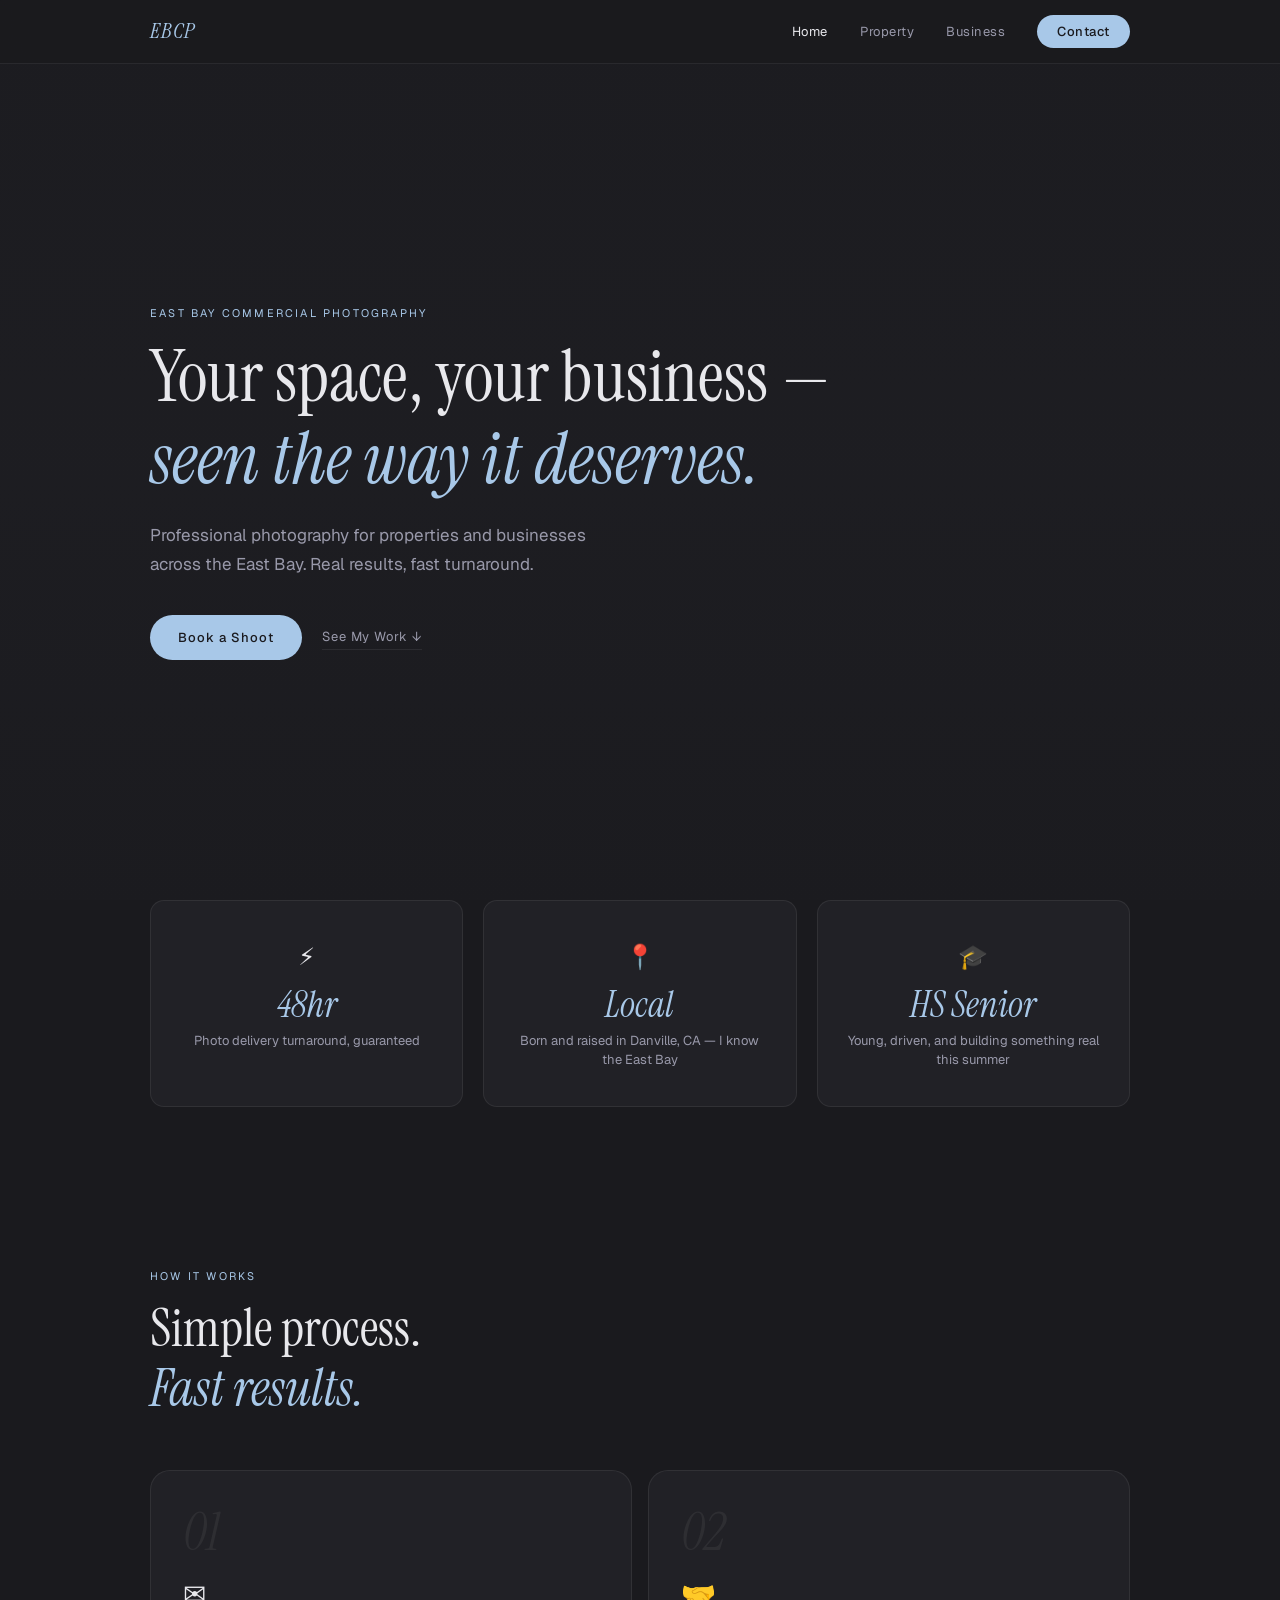
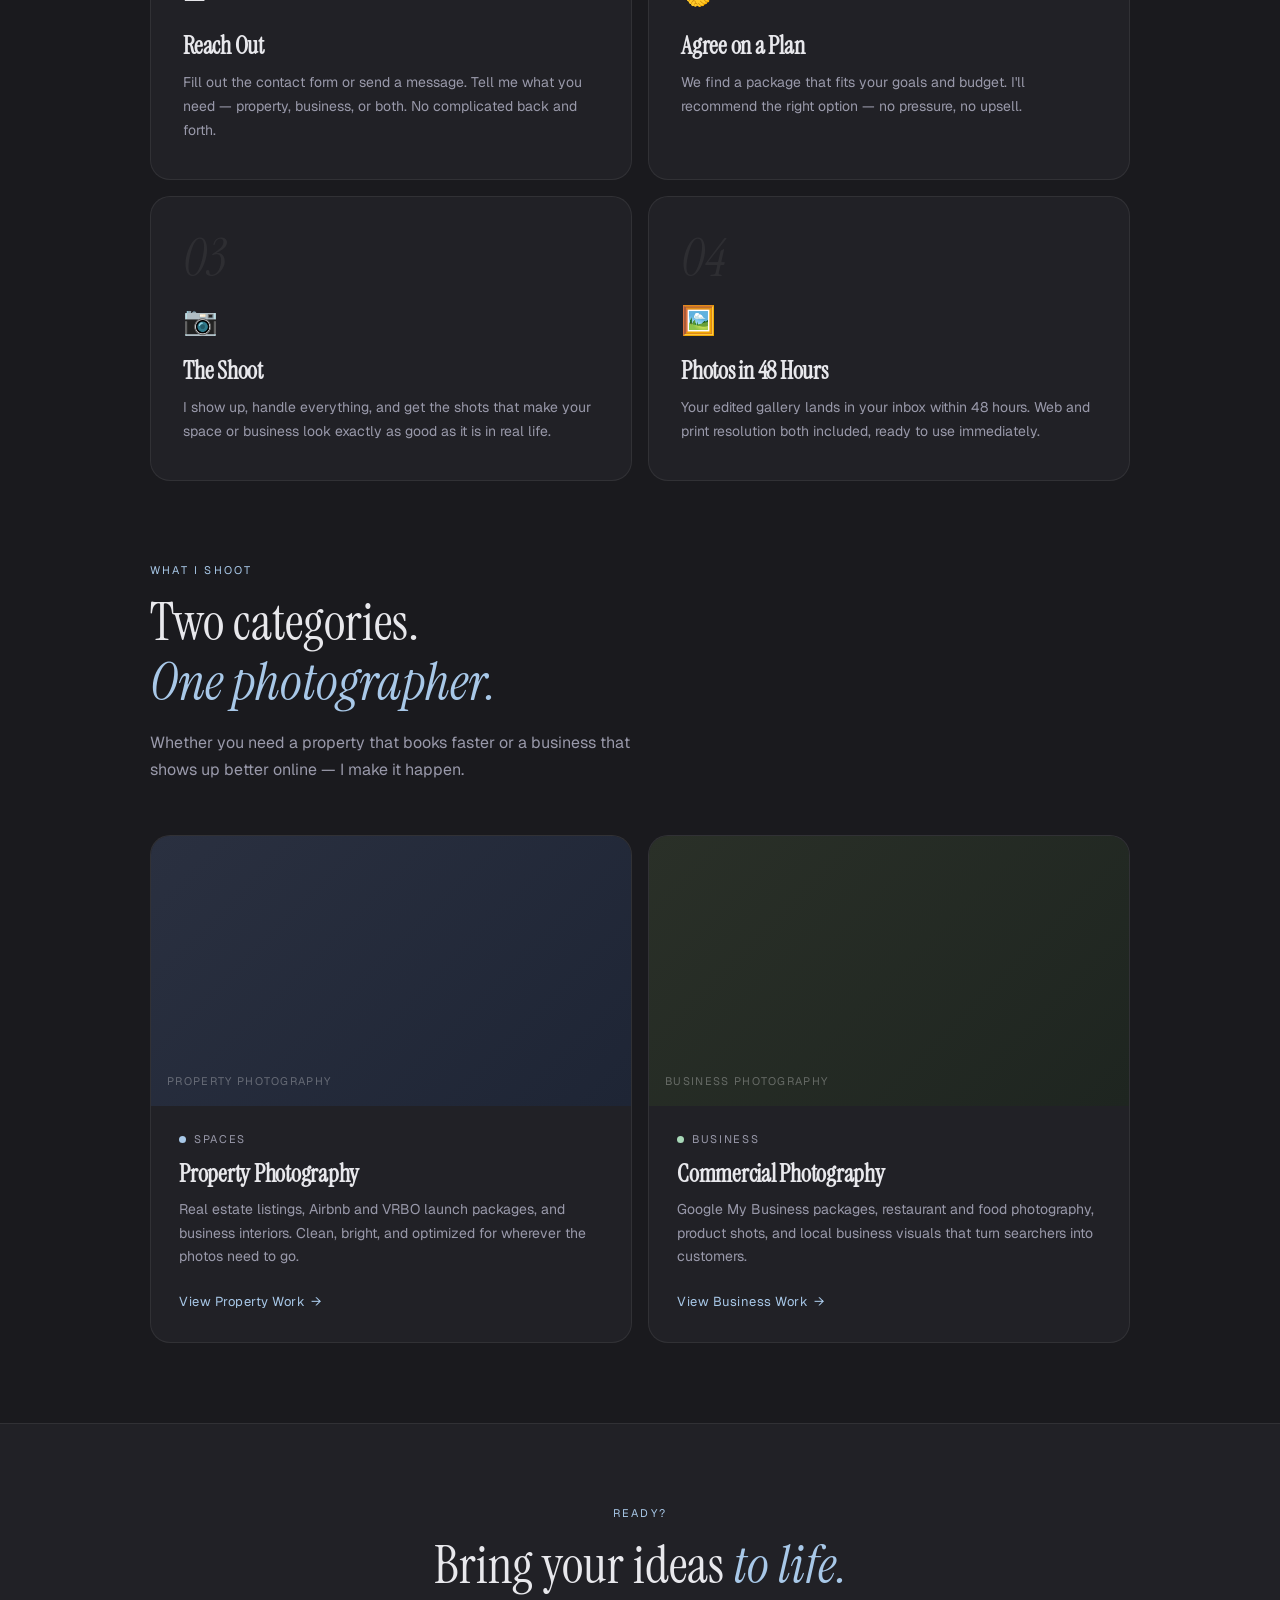
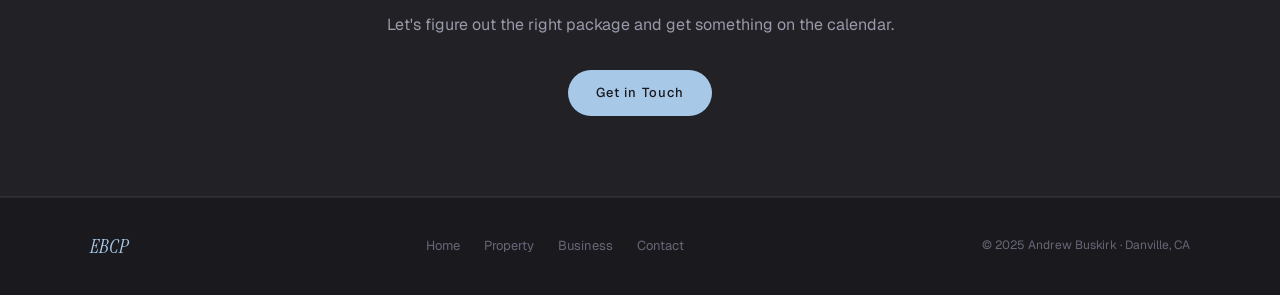
==== index.html @ 83386b6c "Add files via upload" ====
<!DOCTYPE html>
<html lang="en">
<head>
  <meta charset="UTF-8">
  <meta name="viewport" content="width=device-width, initial-scale=1.0">
  <title>EBCP — East Bay Commercial Photography</title>
  <link rel="icon" type="image/png" href="favicon.png">
  <link rel="preconnect" href="https://fonts.googleapis.com">
  <link href="https://fonts.googleapis.com/css2?family=Instrument+Serif:ital@0;1&family=Geist:wght@300;400;500;600&display=swap" rel="stylesheet">
  <link rel="stylesheet" href="style.css">
</head>
<body>

  <nav class="nav" id="nav">
    <div class="nav-inner">
      <a href="index.html" class="nav-logo">
        <img src="logo.png" alt="EBCP" class="nav-logo-img" onerror="this.style.display='none'; this.nextElementSibling.style.display='block'">
        <span class="nav-logo-text" style="display:none;">EBCP</span>
      </a>
      <button class="nav-hamburger" id="hamburger" aria-label="Menu">
        <span></span><span></span><span></span>
      </button>
      <ul class="nav-links" id="nav-links">
        <li><a href="index.html" class="active">Home</a></li>
        <li><a href="property.html">Property</a></li>
        <li><a href="business.html">Business</a></li>
        <li><a href="contact.html" class="nav-cta">Contact</a></li>
      </ul>
    </div>
  </nav>

  <section class="hero">
    <div class="hero-bg">
      <div class="hero-overlay"></div>
    </div>
    <div class="hero-content reveal">
      <p class="eyebrow">East Bay Commercial Photography</p>
      <h1 class="hero-title">Your space, your business —<br><em>seen the way it deserves.</em></h1>
      <p class="hero-sub">Professional photography for properties and businesses across the East Bay. Real results, fast turnaround.</p>
      <div class="hero-btns">
        <a href="contact.html" class="btn-primary">Book a Shoot</a>
        <a href="#work" class="btn-ghost">See My Work ↓</a>
      </div>
    </div>
  </section>

  <section class="stats reveal">
    <div class="stat">
      <div class="stat-icon"><img src="icon-bolt.png" alt="" onerror="this.outerHTML='⚡'" style="width:28px;height:28px;margin:0 auto;"></div>
      <div class="stat-num">48hr</div>
      <div class="stat-label">Photo delivery turnaround, guaranteed</div>
    </div>
    <div class="stat-divider"></div>
    <div class="stat">
      <div class="stat-icon"><img src="icon-pin.png" alt="" onerror="this.outerHTML='📍'" style="width:28px;height:28px;margin:0 auto;"></div>
      <div class="stat-num">Local</div>
      <div class="stat-label">Born and raised in Danville, CA — I know the East Bay</div>
    </div>
    <div class="stat-divider"></div>
    <div class="stat">
      <div class="stat-icon"><img src="icon-grad.png" alt="" onerror="this.outerHTML='🎓'" style="width:28px;height:28px;margin:0 auto;"></div>
      <div class="stat-num">HS Senior</div>
      <div class="stat-label">Young, driven, and building something real this summer</div>
    </div>
  </section>

  <section class="process-section" id="process">
    <div class="section-header reveal">
      <p class="eyebrow">How It Works</p>
      <h2 class="section-title">Simple process.<br><em>Fast results.</em></h2>
    </div>
    <div class="process-grid">
      <a href="contact.html" class="process-card reveal">
        <div class="process-num">01</div>
        <div class="process-icon"><img src="icon-contact.png" alt="Contact" onerror="this.outerHTML='✉️'"></div>
        <h3>Reach Out</h3>
        <p>Fill out the contact form or send a message. Tell me what you need — property, business, or both. No complicated back and forth.</p>
      </a>
      <a href="contact.html" class="process-card reveal">
        <div class="process-num">02</div>
        <div class="process-icon"><img src="icon-plan.png" alt="Plan" onerror="this.outerHTML='🤝'"></div>
        <h3>Agree on a Plan</h3>
        <p>We find a package that fits your goals and budget. I'll recommend the right option — no pressure, no upsell.</p>
      </a>
      <a href="#work" class="process-card reveal">
        <div class="process-num">03</div>
        <div class="process-icon"><img src="icon-camera.png" alt="Camera" onerror="this.outerHTML='📷'"></div>
        <h3>The Shoot</h3>
        <p>I show up, handle everything, and get the shots that make your space or business look exactly as good as it is in real life.</p>
      </a>
      <a href="#work" class="process-card reveal">
        <div class="process-num">04</div>
        <div class="process-icon"><img src="icon-gallery.png" alt="Gallery" onerror="this.outerHTML='🖼️'"></div>
        <h3>Photos in 48 Hours</h3>
        <p>Your edited gallery lands in your inbox within 48 hours. Web and print resolution both included, ready to use immediately.</p>
      </a>
    </div>
  </section>

  <section class="work-section" id="work">
    <div class="section-header reveal">
      <p class="eyebrow">What I Shoot</p>
      <h2 class="section-title">Two categories.<br><em>One photographer.</em></h2>
      <p class="section-sub">Whether you need a property that books faster or a business that shows up better online — I make it happen.</p>
    </div>
    <div class="work-grid">
      <div class="work-card reveal">
        <div class="work-card-img property-placeholder">
          <div class="work-card-img-label">Property Photography</div>
        </div>
        <div class="work-card-body">
          <div class="work-tag"><span class="tag-dot tag-blue"></span>Spaces</div>
          <h3>Property Photography</h3>
          <p>Real estate listings, Airbnb and VRBO launch packages, and business interiors. Clean, bright, and optimized for wherever the photos need to go.</p>
          <a href="property.html" class="work-link">View Property Work <span class="arrow">→</span></a>
        </div>
      </div>
      <div class="work-card reveal">
        <div class="work-card-img business-placeholder">
          <div class="work-card-img-label">Business Photography</div>
        </div>
        <div class="work-card-body">
          <div class="work-tag"><span class="tag-dot tag-green"></span>Business</div>
          <h3>Commercial Photography</h3>
          <p>Google My Business packages, restaurant and food photography, product shots, and local business visuals that turn searchers into customers.</p>
          <a href="business.html" class="work-link">View Business Work <span class="arrow">→</span></a>
        </div>
      </div>
    </div>
  </section>

  <section class="cta-banner reveal">
    <div class="cta-inner">
      <p class="eyebrow">Ready?</p>
      <h2>Bring your ideas <em>to life.</em></h2>
      <p class="cta-sub">Let's figure out the right package and get something on the calendar.</p>
      <a href="contact.html" class="btn-primary">Get in Touch</a>
    </div>
  </section>

  <footer class="footer">
    <div class="footer-inner">
      <div class="footer-logo">EBCP</div>
      <div class="footer-links">
        <a href="index.html">Home</a>
        <a href="property.html">Property</a>
        <a href="business.html">Business</a>
        <a href="contact.html">Contact</a>
      </div>
      <div class="footer-copy">© 2025 Andrew Buskirk · Danville, CA</div>
    </div>
  </footer>

  <script src="main.js"></script>
</body>
</html>
---- style.css ----
/* ============================================================
   EBCP — East Bay Commercial Photography
   Dark grey + pastel accents theme
   ============================================================ */

:root {
  --bg:           #1a1a1e;
  --bg-2:         #212126;
  --bg-3:         #27272d;
  --surface:      #2e2e35;
  --border:       rgba(255,255,255,0.07);
  --text:         #e8e8ec;
  --text-mid:     #9999aa;
  --text-dim:     #666677;
  --blue:         #a8c8e8;
  --blue-dim:     rgba(168,200,232,0.15);
  --green:        #a8d8b8;
  --green-dim:    rgba(168,216,184,0.15);
  --yellow:       #e8d8a0;
  --yellow-dim:   rgba(232,216,160,0.15);
  --radius:       14px;
  --radius-lg:    20px;
  --font-serif:   'Instrument Serif', Georgia, serif;
  --font-sans:    'Geist', system-ui, sans-serif;
  --nav-h:        64px;
  --max-w:        1100px;
  --pad:          clamp(20px, 5vw, 60px);
}

/* ---- RESET ---- */
*, *::before, *::after { box-sizing: border-box; margin: 0; padding: 0; }
html { scroll-behavior: smooth; }
body { background: var(--bg); color: var(--text); font-family: var(--font-sans); font-size: 15px; line-height: 1.65; overflow-x: hidden; }
img { max-width: 100%; display: block; }
a { color: inherit; text-decoration: none; }

/* ---- TYPOGRAPHY ---- */
.eyebrow { font-size: 11px; letter-spacing: 0.2em; text-transform: uppercase; color: var(--blue); margin-bottom: 14px; display: block; }
h1, h2, h3 { font-family: var(--font-serif); font-weight: 400; line-height: 1.15; }
h1 { font-size: clamp(38px, 6vw, 72px); }
h2 { font-size: clamp(30px, 4.5vw, 52px); }
h3 { font-size: clamp(18px, 2.5vw, 24px); }
em { font-style: italic; color: var(--blue); }

/* ---- BUTTONS ---- */
.btn-primary { display: inline-block; background: var(--blue); color: var(--bg); font-family: var(--font-sans); font-size: 13px; font-weight: 500; letter-spacing: 0.08em; padding: 12px 28px; border-radius: 99px; border: none; cursor: pointer; transition: background 0.2s, transform 0.15s; }
.btn-primary:hover { background: var(--text); transform: translateY(-1px); }
.btn-ghost { display: inline-block; color: var(--text-mid); font-size: 13px; letter-spacing: 0.06em; border-bottom: 1px solid var(--border); padding-bottom: 2px; transition: color 0.2s, border-color 0.2s; }
.btn-ghost:hover { color: var(--text); border-color: var(--text-mid); }

/* ---- NAV ---- */
.nav { position: fixed; top: 0; left: 0; right: 0; z-index: 200; height: var(--nav-h); background: rgba(26,26,30,0.85); backdrop-filter: blur(16px); -webkit-backdrop-filter: blur(16px); border-bottom: 1px solid var(--border); }
.nav-inner { max-width: var(--max-w); margin: 0 auto; padding: 0 var(--pad); height: 100%; display: flex; align-items: center; justify-content: space-between; }

/* Logo — shows PNG if available, falls back to text */
.nav-logo { display: flex; align-items: center; flex-shrink: 0; }
.nav-logo-img { height: 32px; width: auto; display: block; }
.nav-logo-text { font-family: var(--font-serif); font-size: 22px; font-style: italic; color: var(--blue); letter-spacing: 0.05em; }

.nav-links { display: flex; align-items: center; gap: 32px; list-style: none; }
.nav-links a { font-size: 13px; color: var(--text-mid); letter-spacing: 0.04em; transition: color 0.2s; }
.nav-links a:hover, .nav-links a.active { color: var(--text); }
.nav-cta { background: var(--blue) !important; color: var(--bg) !important; font-weight: 500 !important; padding: 8px 20px !important; border-radius: 99px !important; transition: background 0.2s !important; }
.nav-cta:hover { background: var(--text) !important; }

.nav-hamburger { display: none; flex-direction: column; gap: 5px; background: none; border: none; cursor: pointer; padding: 4px; z-index: 300; }
.nav-hamburger span { display: block; width: 24px; height: 2px; background: var(--text); border-radius: 2px; transition: transform 0.3s, opacity 0.3s; }
.nav-hamburger.open span:nth-child(1) { transform: translateY(7px) rotate(45deg); }
.nav-hamburger.open span:nth-child(2) { opacity: 0; }
.nav-hamburger.open span:nth-child(3) { transform: translateY(-7px) rotate(-45deg); }

@media (max-width: 768px) {
  .nav-hamburger { display: flex; }
  .nav-links { position: fixed; top: var(--nav-h); left: 0; right: 0; background: var(--bg-2); border-bottom: 1px solid var(--border); flex-direction: column; align-items: flex-start; gap: 0; padding: 12px 0 20px; transform: translateY(-120%); opacity: 0; transition: transform 0.35s cubic-bezier(0.4,0,0.2,1), opacity 0.25s; pointer-events: none; }
  .nav-links.open { transform: translateY(0); opacity: 1; pointer-events: all; }
  .nav-links li { width: 100%; }
  .nav-links a { display: block; padding: 14px var(--pad); font-size: 15px; border-bottom: 1px solid var(--border); color: var(--text) !important; }
  .nav-cta { margin: 16px var(--pad) 0 !important; display: inline-block !important; border-radius: 99px !important; border-bottom: none !important; }
}

/* ---- HERO ---- */
.hero { position: relative; min-height: 100vh; display: flex; align-items: center; padding-top: var(--nav-h); overflow: hidden; }
/*
  TO ADD YOUR GIF:
  Drop a file named hero.gif into the same folder as index.html.
  It will automatically appear as the hero background.
*/
.hero-bg { position: absolute; inset: 0; background-color: var(--bg-2); background-image: url('hero.gif'); background-size: cover; background-position: center; background-repeat: no-repeat; }
.hero-overlay { position: absolute; inset: 0; background: linear-gradient(to bottom, rgba(26,26,30,0.72) 0%, rgba(26,26,30,0.55) 50%, rgba(26,26,30,0.85) 100%); }
.hero-content { position: relative; z-index: 2; max-width: var(--max-w); margin: 0 auto; padding: 80px var(--pad); width: 100%; }
.hero-title { margin-bottom: 20px; max-width: 780px; }
.hero-sub { font-size: 17px; color: var(--text-mid); max-width: 480px; margin-bottom: 36px; line-height: 1.7; }
.hero-btns { display: flex; gap: 20px; align-items: center; flex-wrap: wrap; }

/* ---- STATS ---- */
.stats { position: relative; z-index: 3; display: grid; grid-template-columns: 1fr auto 1fr auto 1fr; max-width: var(--max-w); margin: 0 auto; padding: 0 var(--pad) 80px; }
.stat { padding: 36px 28px; background: var(--bg-2); border: 1px solid var(--border); border-radius: var(--radius); text-align: center; }
.stat-icon { font-size: 24px; margin-bottom: 10px; }
.stat-num { font-family: var(--font-serif); font-size: 36px; font-style: italic; color: var(--blue); line-height: 1; margin-bottom: 8px; }
.stat-label { font-size: 13px; color: var(--text-mid); line-height: 1.5; }
.stat-divider { width: 20px; }
@media (max-width: 700px) { .stats { grid-template-columns: 1fr; gap: 8px; padding-bottom: 60px; } .stat-divider { display: none; } }

/* ---- SECTION COMMON ---- */
.section-header { margin-bottom: 52px; }
.section-title { margin-bottom: 16px; }
.section-sub { font-size: 16px; color: var(--text-mid); max-width: 500px; line-height: 1.7; }

/* ---- PROCESS ---- */
.process-section { max-width: var(--max-w); margin: 0 auto; padding: 80px var(--pad); }
.process-grid { display: grid; grid-template-columns: 1fr 1fr; gap: 16px; }
.process-card { background: var(--bg-2); border: 1px solid var(--border); border-radius: var(--radius-lg); padding: 36px 32px; position: relative; transition: border-color 0.2s, transform 0.2s; cursor: pointer; display: block; text-decoration: none; color: inherit; }
.process-card:hover { border-color: rgba(168,200,232,0.3); transform: translateY(-2px); }
.process-num { font-family: var(--font-serif); font-size: 52px; font-style: italic; line-height: 1; margin-bottom: 12px; color: rgba(255,255,255,0.06); }
.process-icon { font-size: 28px; margin-bottom: 14px; }
.process-icon img { width: 32px; height: 32px; object-fit: contain; }
/* Heavier weight only inside cards */
.process-card h3 { margin-bottom: 12px; color: var(--text); font-weight: 600; letter-spacing: -0.01em; }
.process-card p { font-size: 14px; color: var(--text-mid); line-height: 1.7; }
@media (max-width: 600px) { .process-grid { grid-template-columns: 1fr; } }

/* ---- WORK SECTION ---- */
.work-section { max-width: var(--max-w); margin: 0 auto; padding: 0 var(--pad) 80px; }
.work-grid { display: grid; grid-template-columns: 1fr 1fr; gap: 16px; }
.work-card { background: var(--bg-2); border: 1px solid var(--border); border-radius: var(--radius-lg); overflow: hidden; transition: border-color 0.2s, transform 0.2s; }
.work-card:hover { border-color: rgba(168,200,232,0.25); transform: translateY(-2px); }
.work-card-img { width: 100%; aspect-ratio: 16/9; display: flex; align-items: flex-end; padding: 16px; }
.property-placeholder { background: linear-gradient(135deg, #2a3040 0%, #1e2535 100%); }
.business-placeholder { background: linear-gradient(135deg, #2a3028 0%, #1e2520 100%); }
.work-card-img-label { font-size: 11px; letter-spacing: 0.12em; text-transform: uppercase; color: rgba(255,255,255,0.3); }
.work-card-body { padding: 24px 28px 28px; }
.work-tag { display: flex; align-items: center; gap: 8px; font-size: 11px; letter-spacing: 0.15em; text-transform: uppercase; color: var(--text-mid); margin-bottom: 12px; }
.tag-dot { width: 7px; height: 7px; border-radius: 50%; flex-shrink: 0; }
.tag-blue { background: var(--blue); }
.tag-green { background: var(--green); }
/* Heavier weight inside work cards too */
.work-card-body h3 { margin-bottom: 10px; font-weight: 600; letter-spacing: -0.01em; }
.work-card-body p { font-size: 14px; color: var(--text-mid); line-height: 1.7; margin-bottom: 20px; }
.work-link { font-size: 13px; color: var(--blue); letter-spacing: 0.04em; display: inline-flex; align-items: center; gap: 6px; transition: gap 0.2s; }
.work-link:hover { gap: 10px; }
.arrow { transition: transform 0.2s; }
.work-link:hover .arrow { transform: translateX(3px); }
@media (max-width: 640px) { .work-grid { grid-template-columns: 1fr; } }

/* ---- CTA BANNER ---- */
.cta-banner { background: var(--bg-2); border-top: 1px solid var(--border); border-bottom: 1px solid var(--border); padding: 80px var(--pad); text-align: center; }
.cta-inner { max-width: 560px; margin: 0 auto; }
.cta-inner h2 { margin-bottom: 16px; }
.cta-sub { color: var(--text-mid); margin-bottom: 32px; font-size: 16px; }

/* ---- PAGE HERO (inner pages) ---- */
.page-hero { padding: calc(var(--nav-h) + 60px) var(--pad) 60px; max-width: var(--max-w); margin: 0 auto; border-bottom: 1px solid var(--border); }
.page-hero-inner { max-width: 680px; }
.page-hero-title { margin-bottom: 20px; }
.page-hero-sub { font-size: 16px; color: var(--text-mid); line-height: 1.75; margin-bottom: 28px; max-width: 520px; }

/* ---- COVERAGE GRID ---- */
.coverage-section { max-width: var(--max-w); margin: 0 auto; padding: 72px var(--pad); }
.coverage-grid { display: grid; grid-template-columns: 1fr 1fr; gap: 16px; }
.coverage-item { background: var(--bg-2); border: 1px solid var(--border); border-radius: var(--radius); padding: 32px 28px; transition: border-color 0.2s; }
.coverage-item:hover { border-color: rgba(168,200,232,0.25); }
.coverage-icon { font-size: 28px; margin-bottom: 14px; }
.coverage-item h3 { margin-bottom: 10px; font-weight: 600; letter-spacing: -0.01em; }
.coverage-item p { font-size: 14px; color: var(--text-mid); line-height: 1.7; }
@media (max-width: 600px) { .coverage-grid { grid-template-columns: 1fr; } }

/* ---- GALLERY ---- */
.gallery-section { padding: 0 0 72px; }
.gallery-section .section-header { max-width: var(--max-w); margin: 0 auto 32px; padding: 0 var(--pad); }
.gallery-scroll { display: flex; gap: 12px; overflow-x: auto; padding: 0 var(--pad) 16px; scroll-snap-type: x mandatory; -webkit-overflow-scrolling: touch; scrollbar-width: thin; scrollbar-color: var(--surface) transparent; }
.gallery-scroll::-webkit-scrollbar { height: 4px; }
.gallery-scroll::-webkit-scrollbar-track { background: transparent; }
.gallery-scroll::-webkit-scrollbar-thumb { background: var(--surface); border-radius: 2px; }
.gallery-item { flex-shrink: 0; width: clamp(260px, 40vw, 480px); aspect-ratio: 4/3; border-radius: var(--radius); scroll-snap-align: start; overflow: hidden; }
/*
  TO ADD PHOTOS:
  Replace the photo-placeholder div inside each .gallery-item with:
  <img src="your-photo.jpg" alt="description" style="width:100%;height:100%;object-fit:cover;">
*/
.photo-placeholder { background: var(--bg-3); border: 1px solid var(--border); display: flex; align-items: center; justify-content: center; }
.photo-placeholder-label { font-size: 11px; letter-spacing: 0.15em; text-transform: uppercase; color: var(--text-dim); }
.gallery-hint { text-align: center; font-size: 12px; color: var(--text-dim); letter-spacing: 0.05em; margin-top: 4px; }

/* ---- PRICING ---- */
.pricing-section { max-width: var(--max-w); margin: 0 auto; padding: 72px var(--pad); border-top: 1px solid var(--border); }
.pricing-grid { display: grid; grid-template-columns: 1fr 1fr; gap: 16px; margin-bottom: 40px; }
.pricing-card { background: var(--bg-2); border: 1px solid var(--border); border-radius: var(--radius-lg); padding: 36px 32px; display: flex; flex-direction: column; gap: 6px; }
.pricing-card.featured { background: var(--blue-dim); border-color: rgba(168,200,232,0.3); }
.pricing-tag { font-size: 10px; letter-spacing: 0.18em; text-transform: uppercase; color: var(--blue); margin-bottom: 6px; }
.pricing-name { font-size: 22px; font-family: var(--font-serif); font-weight: 400; margin-bottom: 4px; }
.pricing-from { font-size: 11px; color: var(--text-dim); text-transform: uppercase; letter-spacing: 0.1em; }
.pricing-price { font-family: var(--font-serif); font-size: 48px; font-style: italic; color: var(--text); line-height: 1; margin: 4px 0; }
.pricing-duration { font-size: 12px; color: var(--text-dim); margin-bottom: 16px; }
.pricing-list { list-style: none; display: flex; flex-direction: column; gap: 8px; margin-bottom: 24px; flex: 1; }
.pricing-list li { font-size: 13.5px; color: var(--text-mid); display: flex; gap: 10px; align-items: baseline; }
.check { color: var(--green); font-size: 13px; flex-shrink: 0; }
.addons { background: var(--bg-2); border: 1px solid var(--border); border-radius: var(--radius); padding: 28px; margin-bottom: 32px; }
.addon-row { display: grid; grid-template-columns: repeat(auto-fill, minmax(200px, 1fr)); gap: 12px; margin-top: 16px; }
.addon-item { display: flex; justify-content: space-between; align-items: center; padding: 10px 14px; background: var(--bg-3); border-radius: 8px; border: 1px solid var(--border); }
.addon-name { font-size: 13px; color: var(--text-mid); }
.addon-price { font-size: 13px; color: var(--yellow); font-weight: 500; }
.pricing-cta { text-align: center; padding: 40px 0 0; border-top: 1px solid var(--border); }
.pricing-cta p { color: var(--text-mid); margin-bottom: 20px; font-size: 15px; }
@media (max-width: 600px) { .pricing-grid { grid-template-columns: 1fr; } }

/* ---- CONTACT ---- */
.contact-section { max-width: var(--max-w); margin: 0 auto; padding: 72px var(--pad); }
.contact-inner { display: grid; grid-template-columns: 1.2fr 1fr; gap: 60px; align-items: start; }
.contact-form { display: flex; flex-direction: column; gap: 20px; }
.form-group { display: flex; flex-direction: column; gap: 8px; }
.form-label { font-size: 11px; letter-spacing: 0.14em; text-transform: uppercase; color: var(--text-mid); }
.form-input { background: var(--bg-2); border: 1px solid var(--border); border-radius: 10px; padding: 13px 16px; font-size: 14px; font-family: var(--font-sans); color: var(--text); outline: none; transition: border-color 0.2s; width: 100%; }
.form-input:focus { border-color: rgba(168,200,232,0.5); }
.form-input::placeholder { color: var(--text-dim); }
.form-select { appearance: none; cursor: pointer; }
.form-textarea { resize: vertical; min-height: 120px; }
.contact-details { display: flex; flex-direction: column; }
.contact-detail-item { display: flex; gap: 16px; align-items: flex-start; padding: 20px 0; border-bottom: 1px solid var(--border); }
.contact-detail-item:first-child { border-top: 1px solid var(--border); }
.contact-detail-icon { font-size: 20px; flex-shrink: 0; margin-top: 2px; }
.contact-detail-label { font-size: 10px; letter-spacing: 0.14em; text-transform: uppercase; color: var(--text-dim); margin-bottom: 4px; }
.contact-detail-value { font-size: 15px; color: var(--text); }
.contact-detail-value a { color: var(--blue); transition: opacity 0.2s; }
.contact-detail-value a:hover { opacity: 0.75; }
@media (max-width: 768px) { .contact-inner { grid-template-columns: 1fr; gap: 40px; } }

/* ---- THANK YOU ---- */
.thankyou-section { min-height: 100vh; display: flex; align-items: center; justify-content: center; padding: var(--nav-h) var(--pad) 60px; }
.thankyou-inner { text-align: center; max-width: 480px; }
.thankyou-icon { font-size: 52px; margin-bottom: 24px; }
.thankyou-inner h1 { margin-bottom: 16px; }
.thankyou-sub { color: var(--text-mid); margin-bottom: 32px; font-size: 16px; }

/* ---- FOOTER ---- */
.footer { border-top: 1px solid var(--border); padding: 32px var(--pad); background: var(--bg); }
.footer-inner { max-width: var(--max-w); margin: 0 auto; display: flex; align-items: center; justify-content: space-between; flex-wrap: wrap; gap: 16px; }
.footer-logo { font-family: var(--font-serif); font-size: 20px; font-style: italic; color: var(--blue); }
.footer-links { display: flex; gap: 24px; flex-wrap: wrap; }
.footer-links a { font-size: 13px; color: var(--text-dim); transition: color 0.2s; }
.footer-links a:hover { color: var(--text); }
.footer-copy { font-size: 12px; color: var(--text-dim); }
@media (max-width: 600px) { .footer-inner { flex-direction: column; align-items: flex-start; } }

/* ---- SCROLL REVEAL ---- */
.reveal { opacity: 0; transform: translateY(28px); transition: opacity 0.7s cubic-bezier(0.4,0,0.2,1), transform 0.7s cubic-bezier(0.4,0,0.2,1); }
.reveal.visible { opacity: 1; transform: translateY(0); }
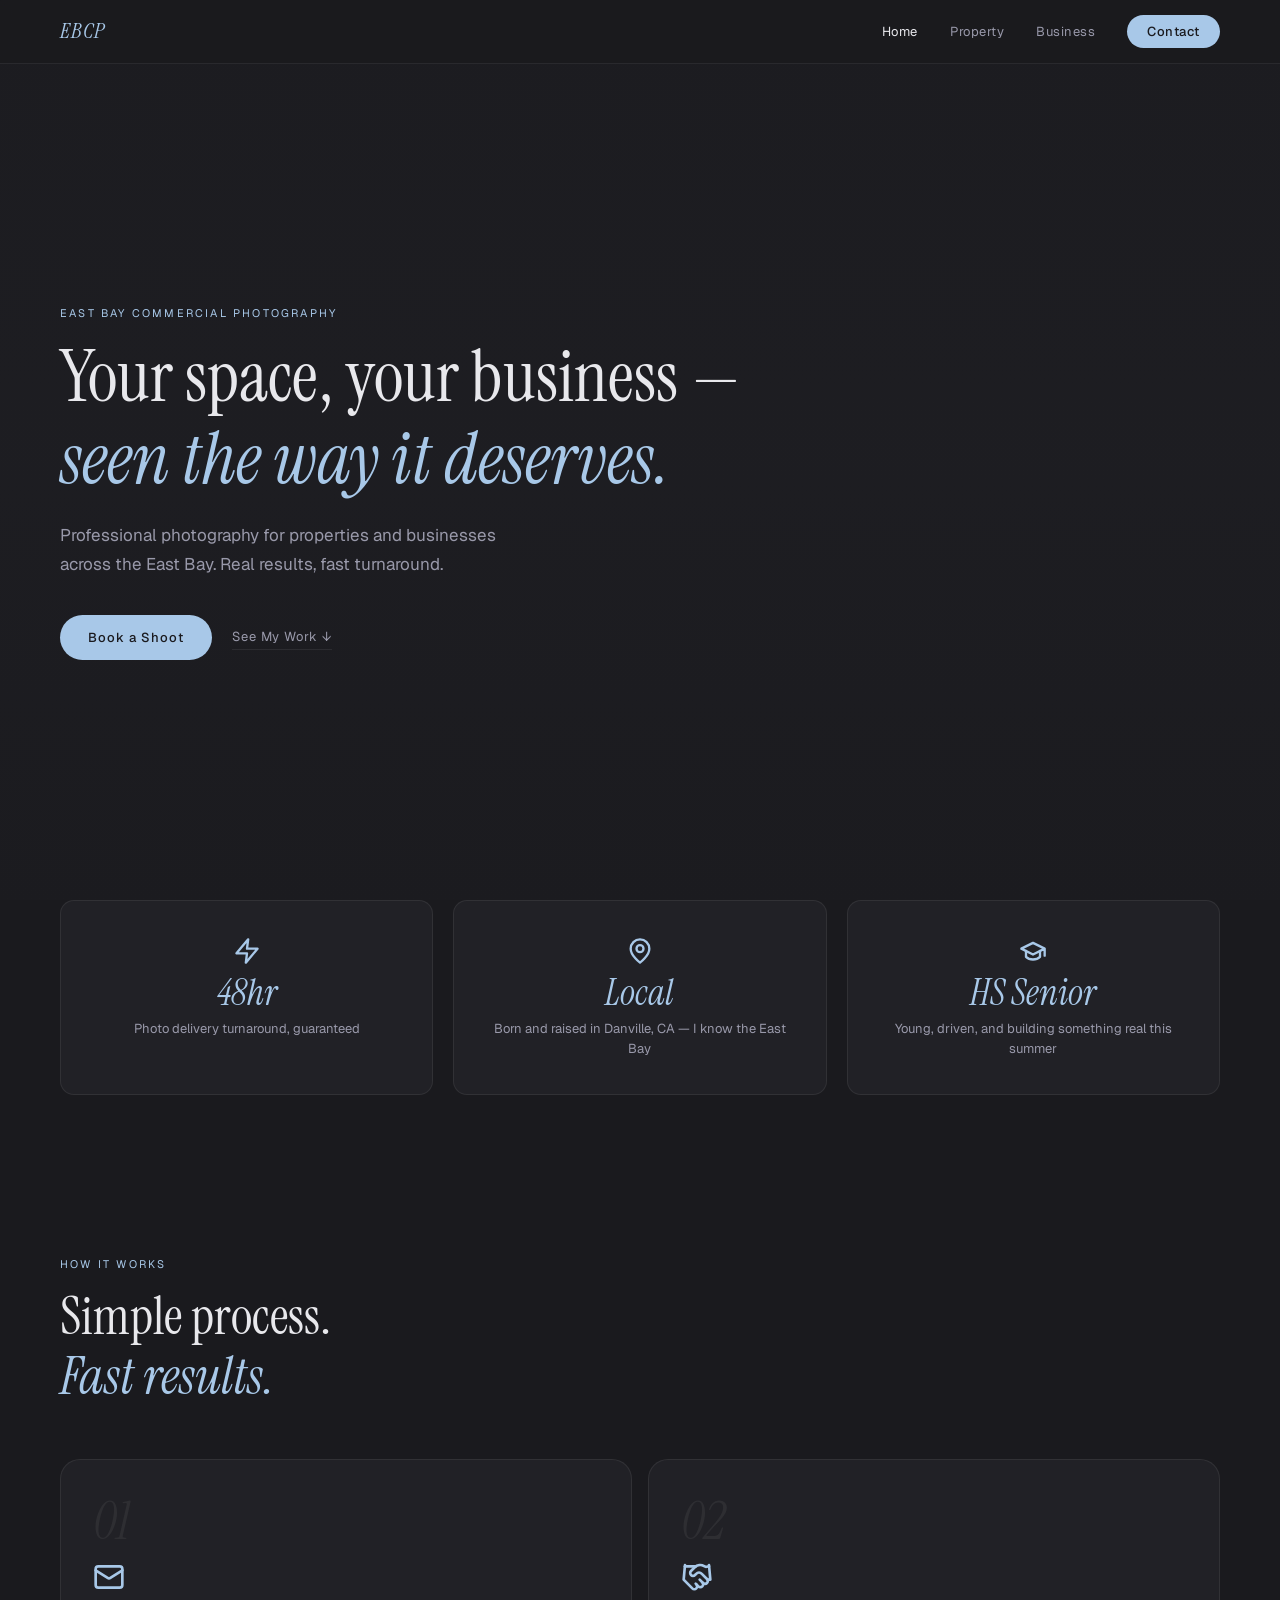
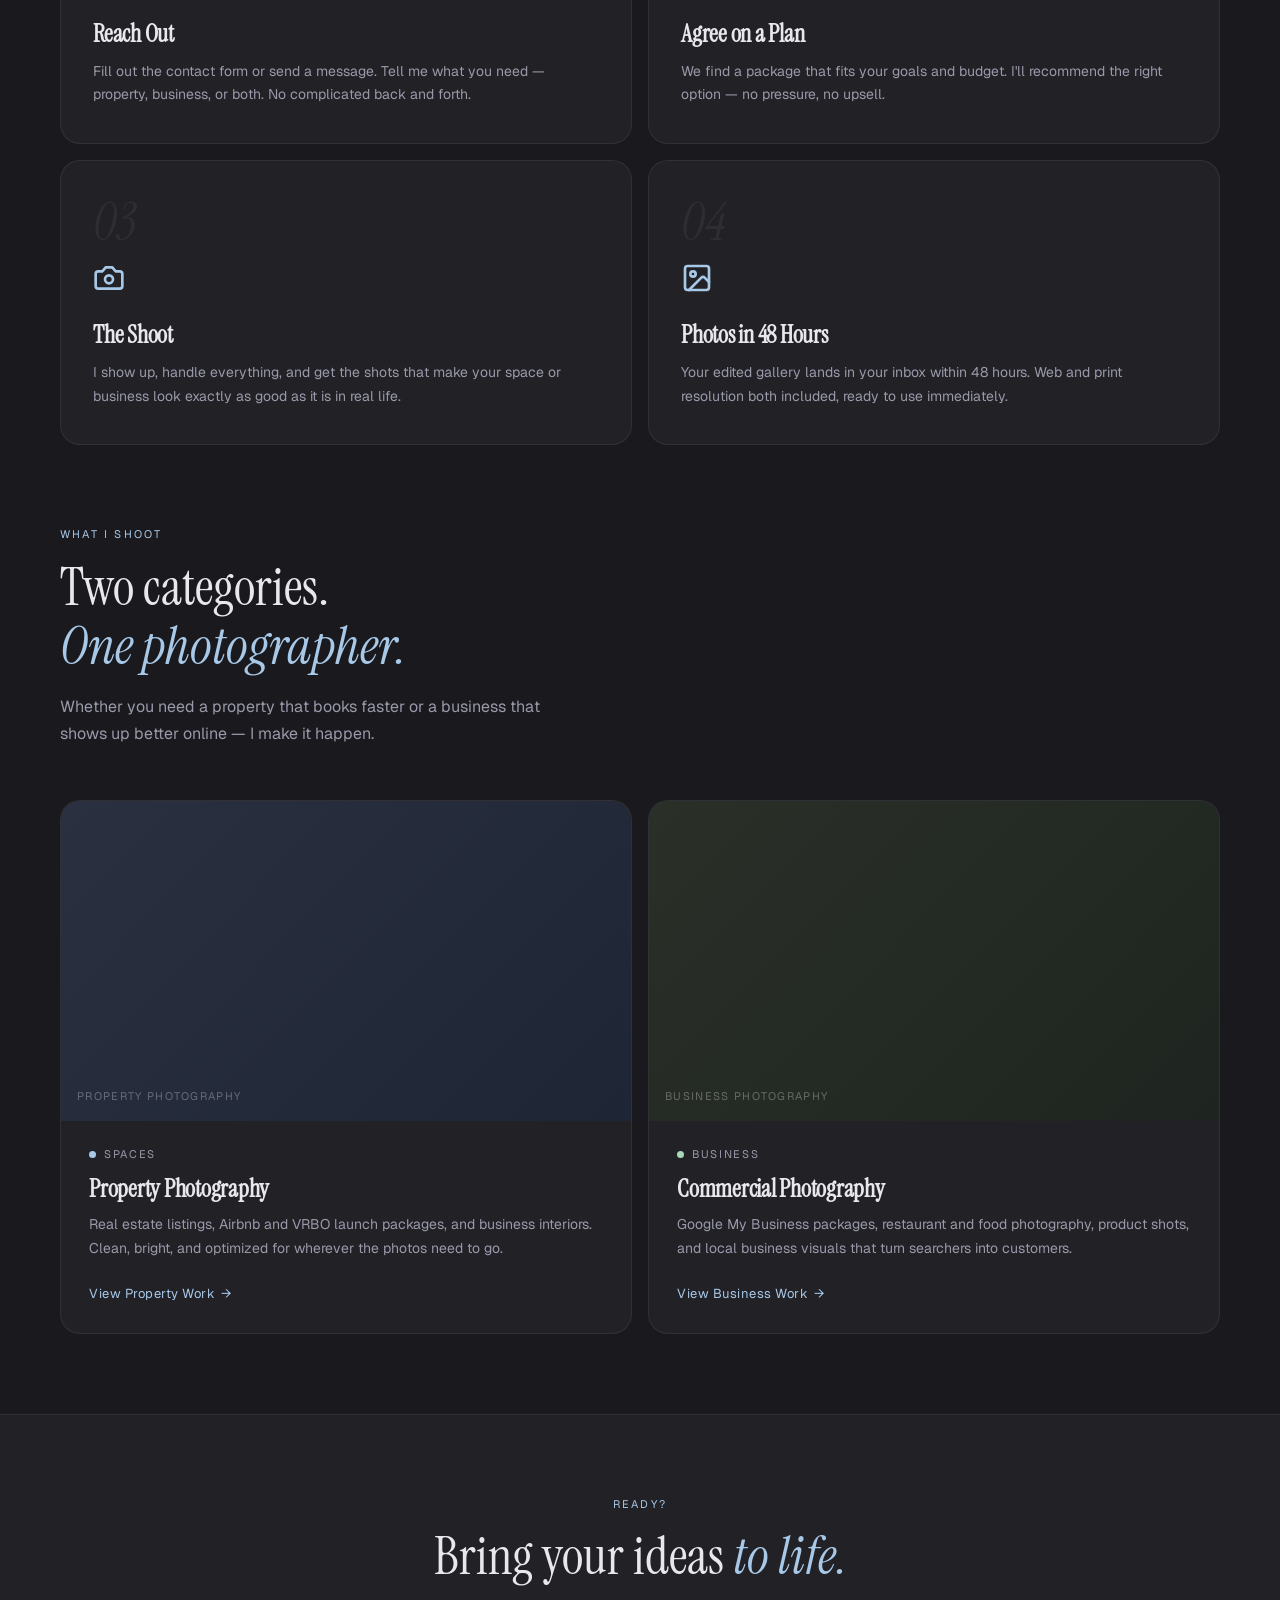
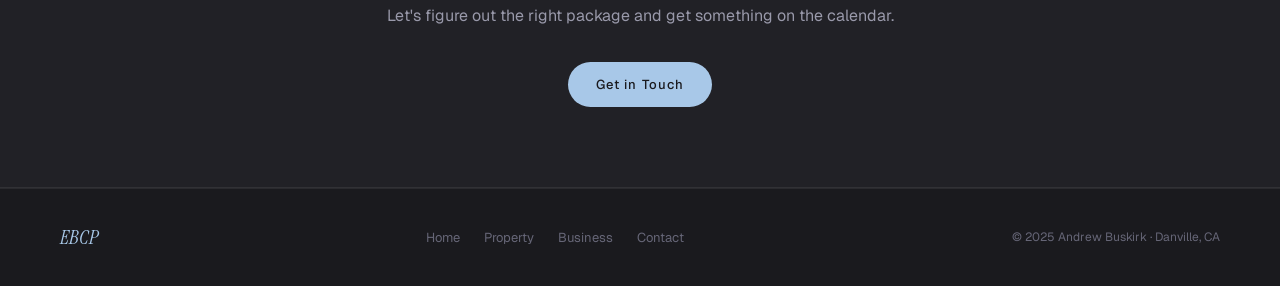
==== commit 694efbcb: "Add files via upload" ====
--- a/index.html
+++ b/index.html
@@ -46,19 +46,28 @@
 
   <section class="stats reveal">
     <div class="stat">
-      <div class="stat-icon"><img src="icon-bolt.png" alt="" onerror="this.outerHTML='⚡'" style="width:28px;height:28px;margin:0 auto;"></div>
+      <div class="stat-icon">
+        <!-- ICON: bolt/zap from lucide.dev — color #a8c8e8 — paste SVG here -->
+        <svg xmlns="http://www.w3.org/2000/svg" width="28" height="28" viewBox="0 0 24 24" fill="none" stroke="#a8c8e8" stroke-width="2" stroke-linecap="round" stroke-linejoin="round" style="margin:0 auto;display:block;"><path d="M13 2L3 14h9l-1 8 10-12h-9l1-8z"/></svg>
+      </div>
       <div class="stat-num">48hr</div>
       <div class="stat-label">Photo delivery turnaround, guaranteed</div>
     </div>
     <div class="stat-divider"></div>
     <div class="stat">
-      <div class="stat-icon"><img src="icon-pin.png" alt="" onerror="this.outerHTML='📍'" style="width:28px;height:28px;margin:0 auto;"></div>
+      <div class="stat-icon">
+        <!-- ICON: map-pin from lucide.dev — color #a8c8e8 — paste SVG here -->
+        <svg xmlns="http://www.w3.org/2000/svg" width="28" height="28" viewBox="0 0 24 24" fill="none" stroke="#a8c8e8" stroke-width="2" stroke-linecap="round" stroke-linejoin="round" style="margin:0 auto;display:block;"><path d="M20 10c0 6-8 12-8 12s-8-6-8-12a8 8 0 0 1 16 0Z"/><circle cx="12" cy="10" r="3"/></svg>
+      </div>
       <div class="stat-num">Local</div>
       <div class="stat-label">Born and raised in Danville, CA — I know the East Bay</div>
     </div>
     <div class="stat-divider"></div>
     <div class="stat">
-      <div class="stat-icon"><img src="icon-grad.png" alt="" onerror="this.outerHTML='🎓'" style="width:28px;height:28px;margin:0 auto;"></div>
+      <div class="stat-icon">
+        <!-- ICON: graduation-cap from lucide.dev — color #a8c8e8 — paste SVG here -->
+        <svg xmlns="http://www.w3.org/2000/svg" width="28" height="28" viewBox="0 0 24 24" fill="none" stroke="#a8c8e8" stroke-width="2" stroke-linecap="round" stroke-linejoin="round" style="margin:0 auto;display:block;"><path d="M22 10v6M2 10l10-5 10 5-10 5z"/><path d="M6 12v5c3 3 9 3 12 0v-5"/></svg>
+      </div>
       <div class="stat-num">HS Senior</div>
       <div class="stat-label">Young, driven, and building something real this summer</div>
     </div>
@@ -72,25 +81,37 @@
     <div class="process-grid">
       <a href="contact.html" class="process-card reveal">
         <div class="process-num">01</div>
-        <div class="process-icon"><img src="icon-contact.png" alt="Contact" onerror="this.outerHTML='✉️'"></div>
+        <div class="process-icon">
+          <!-- ICON: mail from lucide.dev — color #a8c8e8 — paste SVG here -->
+          <svg xmlns="http://www.w3.org/2000/svg" width="32" height="32" viewBox="0 0 24 24" fill="none" stroke="#a8c8e8" stroke-width="2" stroke-linecap="round" stroke-linejoin="round"><rect width="20" height="16" x="2" y="4" rx="2"/><path d="m22 7-8.97 5.7a1.94 1.94 0 0 1-2.06 0L2 7"/></svg>
+        </div>
         <h3>Reach Out</h3>
         <p>Fill out the contact form or send a message. Tell me what you need — property, business, or both. No complicated back and forth.</p>
       </a>
       <a href="contact.html" class="process-card reveal">
         <div class="process-num">02</div>
-        <div class="process-icon"><img src="icon-plan.png" alt="Plan" onerror="this.outerHTML='🤝'"></div>
+        <div class="process-icon">
+          <!-- ICON: handshake from lucide.dev — color #a8c8e8 — paste SVG here -->
+          <svg xmlns="http://www.w3.org/2000/svg" width="32" height="32" viewBox="0 0 24 24" fill="none" stroke="#a8c8e8" stroke-width="2" stroke-linecap="round" stroke-linejoin="round"><path d="m11 17 2 2a1 1 0 1 0 3-3"/><path d="m14 14 2.5 2.5a1 1 0 1 0 3-3l-3.88-3.88a3 3 0 0 0-4.24 0l-.88.88a1 1 0 1 1-3-3l2.81-2.81a5.79 5.79 0 0 1 7.06-.87l.47.28a2 2 0 0 0 1.42.25L21 4"/><path d="m21 3 1 11h-2"/><path d="M3 3 2 14l6.5 6.5a1 1 0 1 0 3-3"/><path d="M3 4h8"/></svg>
+        </div>
         <h3>Agree on a Plan</h3>
         <p>We find a package that fits your goals and budget. I'll recommend the right option — no pressure, no upsell.</p>
       </a>
       <a href="#work" class="process-card reveal">
         <div class="process-num">03</div>
-        <div class="process-icon"><img src="icon-camera.png" alt="Camera" onerror="this.outerHTML='📷'"></div>
+        <div class="process-icon">
+          <!-- ICON: camera from lucide.dev — color #a8c8e8 — paste SVG here -->
+          <svg xmlns="http://www.w3.org/2000/svg" width="32" height="32" viewBox="0 0 24 24" fill="none" stroke="#a8c8e8" stroke-width="2" stroke-linecap="round" stroke-linejoin="round"><path d="M14.5 4h-5L7 7H4a2 2 0 0 0-2 2v9a2 2 0 0 0 2 2h16a2 2 0 0 0 2-2V9a2 2 0 0 0-2-2h-3z"/><circle cx="12" cy="13" r="3"/></svg>
+        </div>
         <h3>The Shoot</h3>
         <p>I show up, handle everything, and get the shots that make your space or business look exactly as good as it is in real life.</p>
       </a>
       <a href="#work" class="process-card reveal">
         <div class="process-num">04</div>
-        <div class="process-icon"><img src="icon-gallery.png" alt="Gallery" onerror="this.outerHTML='🖼️'"></div>
+        <div class="process-icon">
+          <!-- ICON: image from lucide.dev — color #a8c8e8 — paste SVG here -->
+          <svg xmlns="http://www.w3.org/2000/svg" width="32" height="32" viewBox="0 0 24 24" fill="none" stroke="#a8c8e8" stroke-width="2" stroke-linecap="round" stroke-linejoin="round"><rect width="18" height="18" x="3" y="3" rx="2" ry="2"/><circle cx="9" cy="9" r="2"/><path d="m21 15-3.086-3.086a2 2 0 0 0-2.828 0L6 21"/></svg>
+        </div>
         <h3>Photos in 48 Hours</h3>
         <p>Your edited gallery lands in your inbox within 48 hours. Web and print resolution both included, ready to use immediately.</p>
       </a>
--- a/style.css
+++ b/style.css
@@ -23,7 +23,7 @@
   --font-serif:   'Instrument Serif', Georgia, serif;
   --font-sans:    'Geist', system-ui, sans-serif;
   --nav-h:        64px;
-  --max-w:        1100px;
+  --max-w:        1600px;
   --pad:          clamp(20px, 5vw, 60px);
 }
 
@@ -244,3 +244,85 @@
 /* ---- SCROLL REVEAL ---- */
 .reveal { opacity: 0; transform: translateY(28px); transition: opacity 0.7s cubic-bezier(0.4,0,0.2,1), transform 0.7s cubic-bezier(0.4,0,0.2,1); }
 .reveal.visible { opacity: 1; transform: translateY(0); }
+
+
+@media (min-width: 1600px) {
+  :root {
+    --max-w: 1600px;
+    --pad: 100px;
+  }
+
+  h1 { font-size: 100px; }
+  h2 { font-size: 72px; }
+  h3 { font-size: 28px; }
+
+.hero-content { padding: 120px var(--pad); }
+.hero-title { max-width: 1000px; }
+.hero-sub { max-width: 700px; }
+
+.section-header { max-width: 800px; }
+.page-hero-inner { max-width: 900px; }
+.page-hero-sub { max-width: 700px; }
+
+.cta-inner { max-width: 700px; }
+
+  .hero-sub { font-size: 20px; max-width: 640px; }
+  .hero-btns { gap: 24px; }
+   .hero-content { 
+  max-width: 100%; 
+  padding: 120px 160px;
+}
+
+  .stats { padding: 0 var(--pad) 100px; }
+  .stat { padding: 48px 40px; }
+  .stat-num { font-size: 48px; }
+  .stat-label { font-size: 15px; }
+  .stat-icon img { width: 36px; height: 36px; }
+
+   .stats { max-width: 100%; padding: 0 160px 100px; }
+.process-section { max-width: 100%; padding: 100px 160px; }
+.work-section { max-width: 100%; padding: 0 160px 100px; }
+.pricing-section { max-width: 100%; padding: 72px 160px; }
+.coverage-section { max-width: 100%; padding: 72px 160px; }
+.contact-section { max-width: 100%; padding: 72px 160px; }
+.gallery-section .section-header { max-width: 100%; padding: 0 160px; }
+
+  .process-section { padding: 100px var(--pad); }
+  .process-grid { gap: 24px; }
+  .process-card { padding: 52px 44px; }
+  .process-icon img { width: 40px; height: 40px; }
+  .process-num { font-size: 64px; }
+
+  .work-section { padding: 0 var(--pad) 100px; }
+  .work-grid { gap: 24px; }
+  .work-card-body { padding: 36px 40px 40px; }
+  .work-card-body p { font-size: 16px; }
+
+  .pricing-grid { gap: 24px; }
+  .pricing-card { padding: 48px 44px; }
+  .pricing-price { font-size: 64px; }
+  .pricing-list li { font-size: 15px; }
+
+  .coverage-grid { gap: 24px; }
+  .coverage-item { padding: 44px 40px; }
+  .coverage-item p { font-size: 15px; }
+
+  .page-hero { padding: calc(var(--nav-h) + 80px) var(--pad) 80px; }
+  .page-hero-title { font-size: 88px; }
+  .page-hero-sub { font-size: 18px; max-width: 640px; }
+
+  .cta-banner { padding: 140px var(--pad); }
+  .cta-sub { font-size: 18px; }
+
+  .contact-inner { gap: 80px; }
+  .form-input { padding: 16px 20px; font-size: 15px; }
+
+  .footer { padding: 40px var(--pad); }
+  .footer-logo { font-size: 24px; }
+  .footer-links a { font-size: 14px; }
+
+  .eyebrow { font-size: 12px; }
+  .section-sub { font-size: 18px; }
+
+  .addon-row { grid-template-columns: repeat(auto-fill, minmax(240px, 1fr)); }
+}
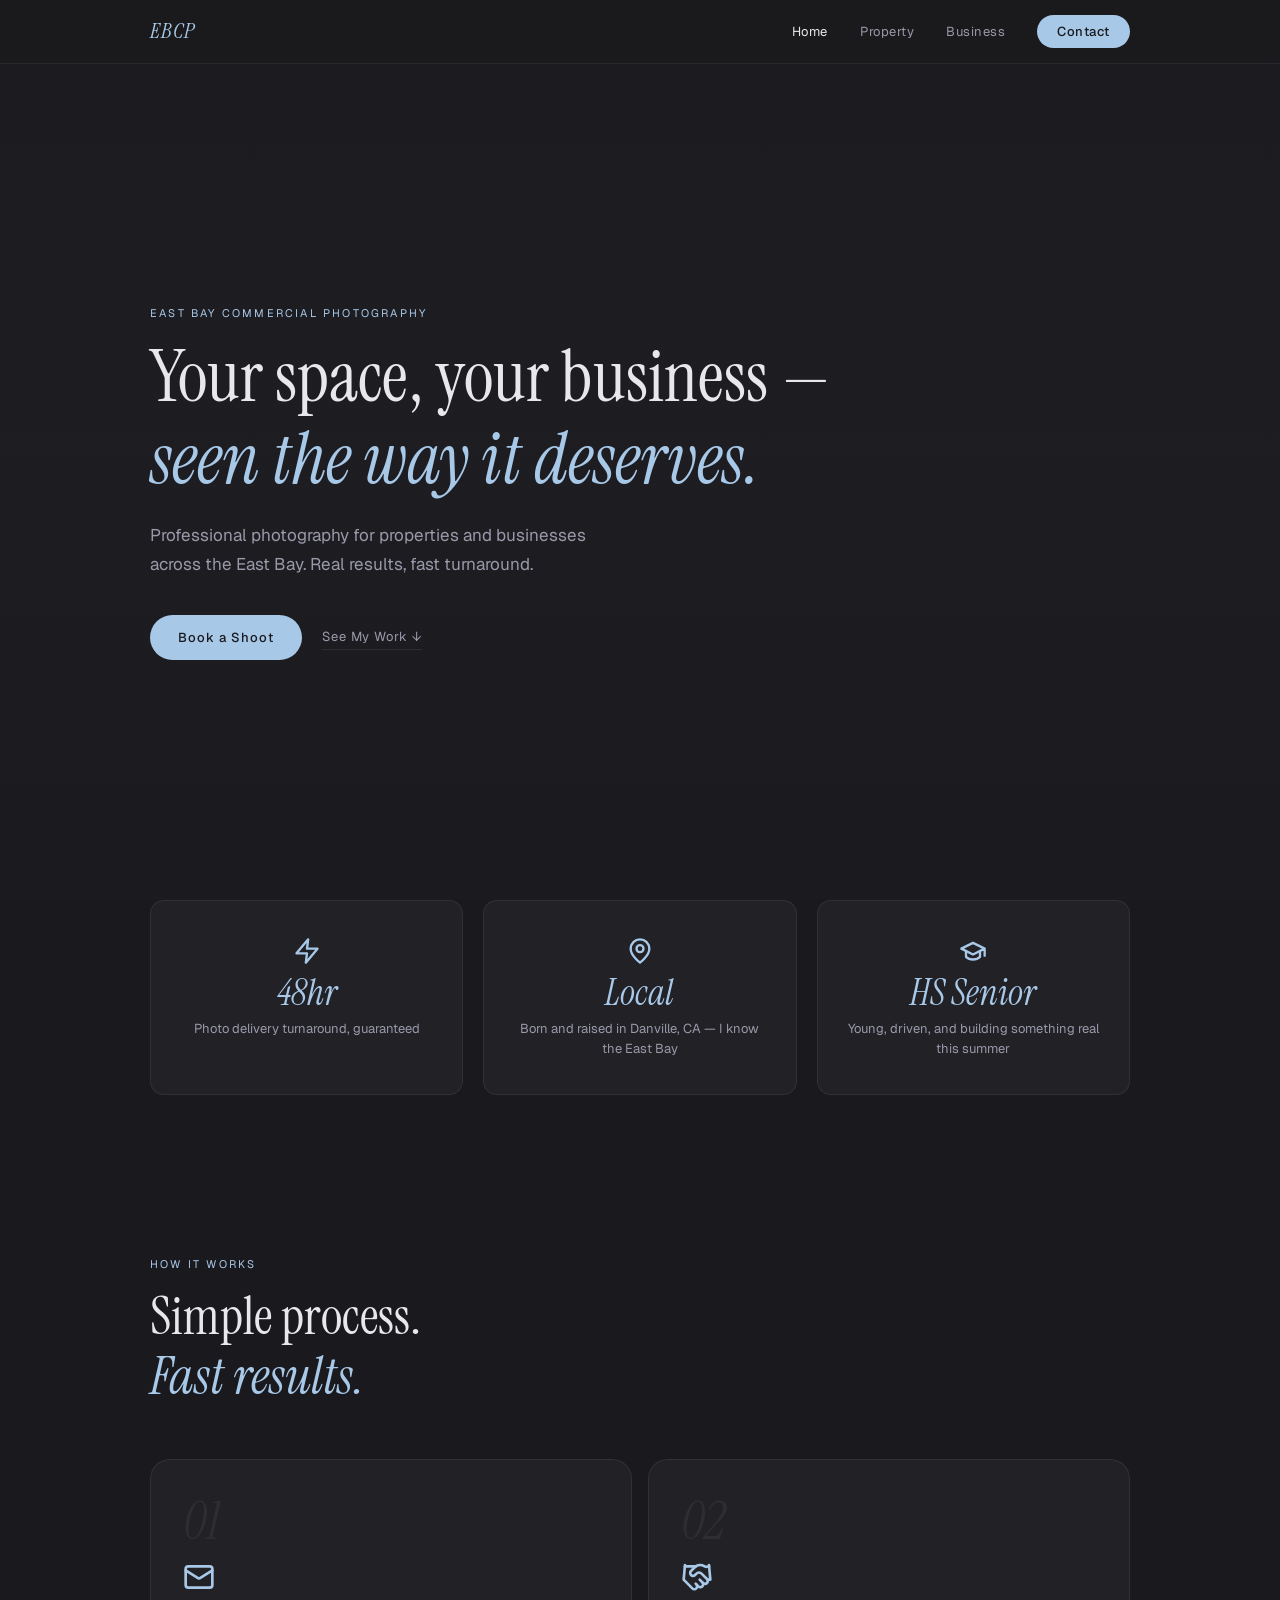
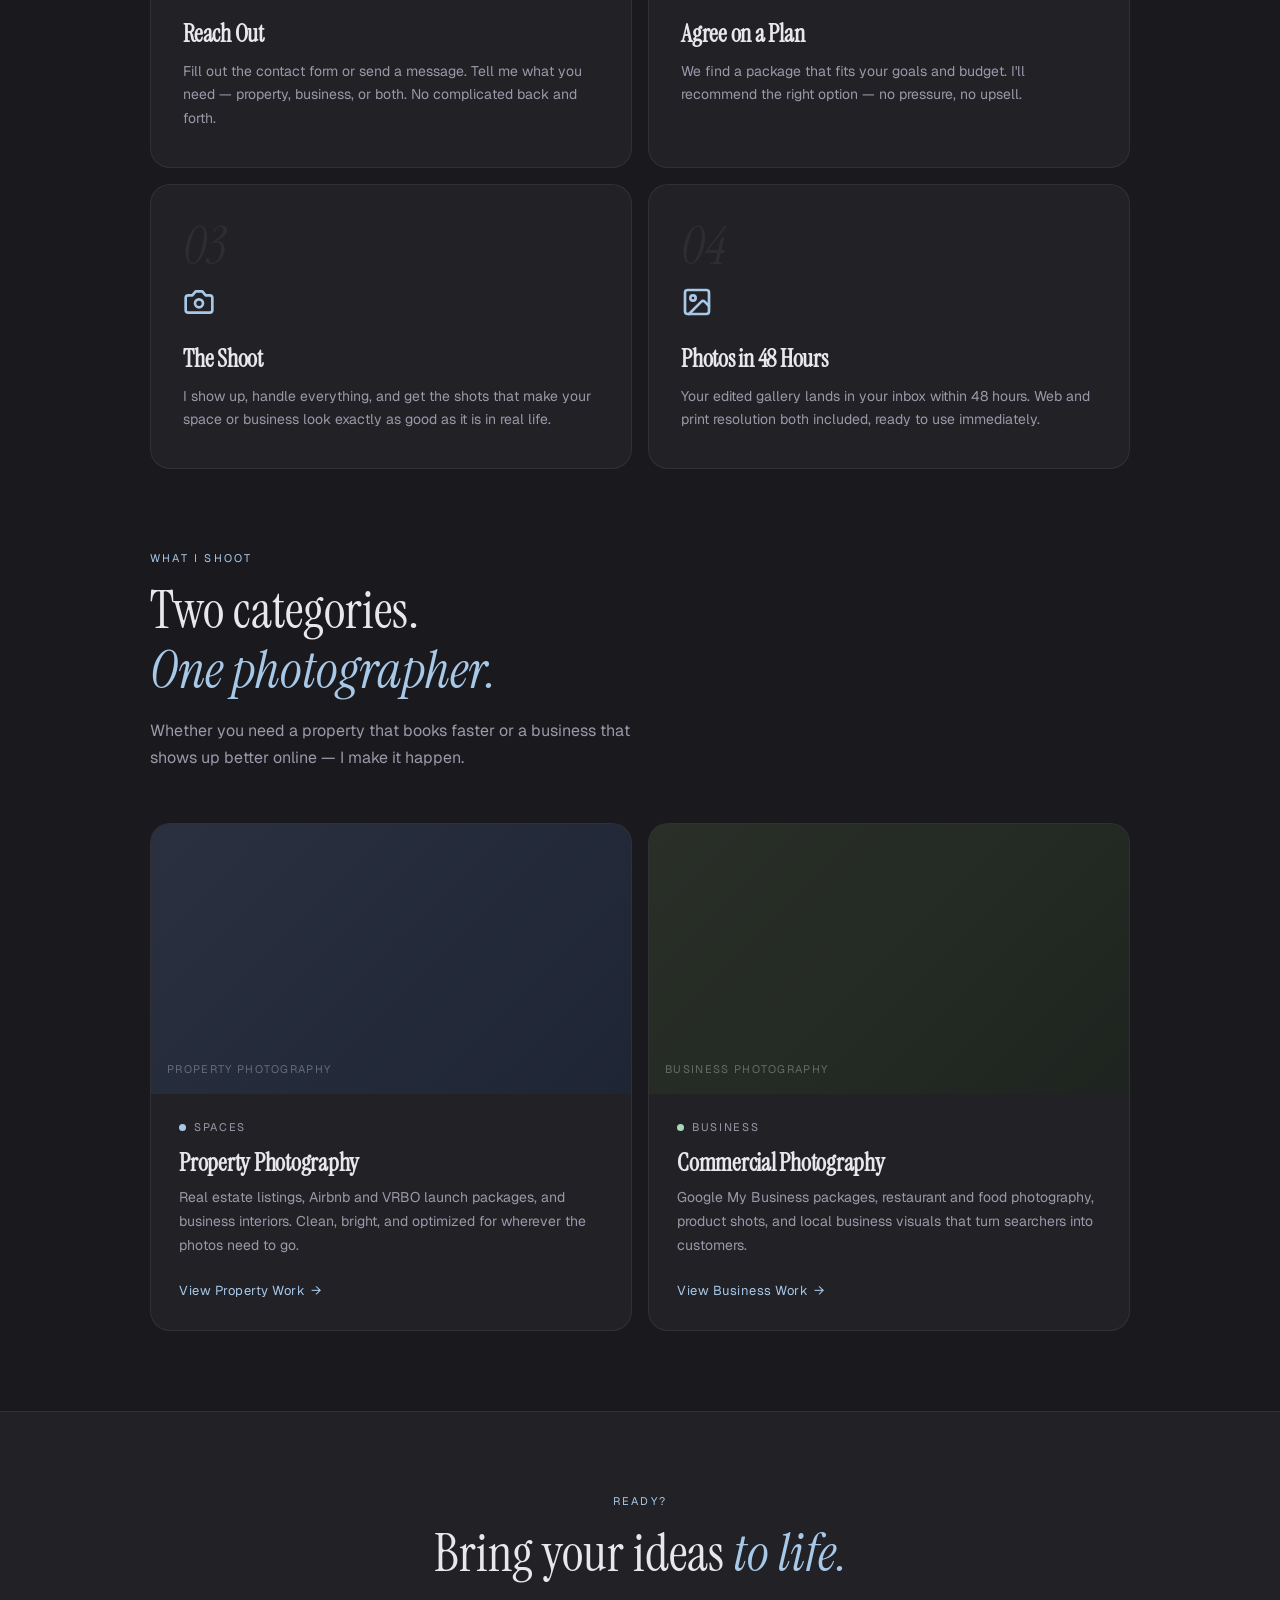
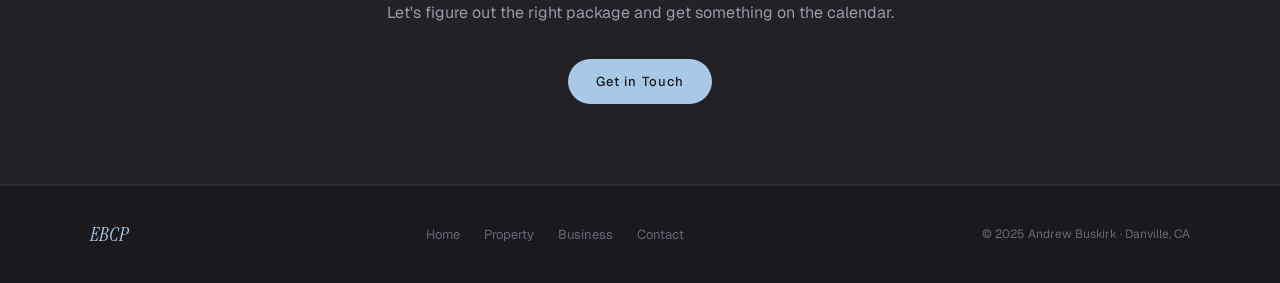
==== commit 5571006b: "Add files via upload" ====
--- a/index.html
+++ b/index.html
@@ -13,7 +13,7 @@
 
   <nav class="nav" id="nav">
     <div class="nav-inner">
-      <a href="index.html" class="nav-logo">
+      <a href="/" class="nav-logo">
         <img src="logo.png" alt="EBCP" class="nav-logo-img" onerror="this.style.display='none'; this.nextElementSibling.style.display='block'">
         <span class="nav-logo-text" style="display:none;">EBCP</span>
       </a>
@@ -21,10 +21,10 @@
         <span></span><span></span><span></span>
       </button>
       <ul class="nav-links" id="nav-links">
-        <li><a href="index.html" class="active">Home</a></li>
-        <li><a href="property.html">Property</a></li>
-        <li><a href="business.html">Business</a></li>
-        <li><a href="contact.html" class="nav-cta">Contact</a></li>
+        <li><a href="/" class="active">Home</a></li>
+        <li><a href="property">Property</a></li>
+        <li><a href="business">Business</a></li>
+        <li><a href="contact" class="nav-cta">Contact</a></li>
       </ul>
     </div>
   </nav>
@@ -38,7 +38,7 @@
       <h1 class="hero-title">Your space, your business —<br><em>seen the way it deserves.</em></h1>
       <p class="hero-sub">Professional photography for properties and businesses across the East Bay. Real results, fast turnaround.</p>
       <div class="hero-btns">
-        <a href="contact.html" class="btn-primary">Book a Shoot</a>
+        <a href="contact" class="btn-primary">Book a Shoot</a>
         <a href="#work" class="btn-ghost">See My Work ↓</a>
       </div>
     </div>
@@ -79,7 +79,7 @@
       <h2 class="section-title">Simple process.<br><em>Fast results.</em></h2>
     </div>
     <div class="process-grid">
-      <a href="contact.html" class="process-card reveal">
+      <a href="contact" class="process-card reveal">
         <div class="process-num">01</div>
         <div class="process-icon">
           <!-- ICON: mail from lucide.dev — color #a8c8e8 — paste SVG here -->
@@ -88,7 +88,7 @@
         <h3>Reach Out</h3>
         <p>Fill out the contact form or send a message. Tell me what you need — property, business, or both. No complicated back and forth.</p>
       </a>
-      <a href="contact.html" class="process-card reveal">
+      <a href="contact" class="process-card reveal">
         <div class="process-num">02</div>
         <div class="process-icon">
           <!-- ICON: handshake from lucide.dev — color #a8c8e8 — paste SVG here -->
@@ -133,7 +133,7 @@
           <div class="work-tag"><span class="tag-dot tag-blue"></span>Spaces</div>
           <h3>Property Photography</h3>
           <p>Real estate listings, Airbnb and VRBO launch packages, and business interiors. Clean, bright, and optimized for wherever the photos need to go.</p>
-          <a href="property.html" class="work-link">View Property Work <span class="arrow">→</span></a>
+          <a href="property" class="work-link">View Property Work <span class="arrow">→</span></a>
         </div>
       </div>
       <div class="work-card reveal">
@@ -144,7 +144,7 @@
           <div class="work-tag"><span class="tag-dot tag-green"></span>Business</div>
           <h3>Commercial Photography</h3>
           <p>Google My Business packages, restaurant and food photography, product shots, and local business visuals that turn searchers into customers.</p>
-          <a href="business.html" class="work-link">View Business Work <span class="arrow">→</span></a>
+          <a href="business" class="work-link">View Business Work <span class="arrow">→</span></a>
         </div>
       </div>
     </div>
@@ -155,7 +155,7 @@
       <p class="eyebrow">Ready?</p>
       <h2>Bring your ideas <em>to life.</em></h2>
       <p class="cta-sub">Let's figure out the right package and get something on the calendar.</p>
-      <a href="contact.html" class="btn-primary">Get in Touch</a>
+      <a href="contact" class="btn-primary">Get in Touch</a>
     </div>
   </section>
 
@@ -163,10 +163,10 @@
     <div class="footer-inner">
       <div class="footer-logo">EBCP</div>
       <div class="footer-links">
-        <a href="index.html">Home</a>
-        <a href="property.html">Property</a>
-        <a href="business.html">Business</a>
-        <a href="contact.html">Contact</a>
+        <a href="/">Home</a>
+        <a href="property">Property</a>
+        <a href="business">Business</a>
+        <a href="contact">Contact</a>
       </div>
       <div class="footer-copy">© 2025 Andrew Buskirk · Danville, CA</div>
     </div>
--- a/style.css
+++ b/style.css
@@ -23,7 +23,7 @@
   --font-serif:   'Instrument Serif', Georgia, serif;
   --font-sans:    'Geist', system-ui, sans-serif;
   --nav-h:        64px;
-  --max-w:        1600px;
+  --max-w:        1100px;
   --pad:          clamp(20px, 5vw, 60px);
 }
 
@@ -244,85 +244,3 @@
 /* ---- SCROLL REVEAL ---- */
 .reveal { opacity: 0; transform: translateY(28px); transition: opacity 0.7s cubic-bezier(0.4,0,0.2,1), transform 0.7s cubic-bezier(0.4,0,0.2,1); }
 .reveal.visible { opacity: 1; transform: translateY(0); }
-
-
-@media (min-width: 1600px) {
-  :root {
-    --max-w: 1600px;
-    --pad: 100px;
-  }
-
-  h1 { font-size: 100px; }
-  h2 { font-size: 72px; }
-  h3 { font-size: 28px; }
-
-.hero-content { padding: 120px var(--pad); }
-.hero-title { max-width: 1000px; }
-.hero-sub { max-width: 700px; }
-
-.section-header { max-width: 800px; }
-.page-hero-inner { max-width: 900px; }
-.page-hero-sub { max-width: 700px; }
-
-.cta-inner { max-width: 700px; }
-
-  .hero-sub { font-size: 20px; max-width: 640px; }
-  .hero-btns { gap: 24px; }
-   .hero-content { 
-  max-width: 100%; 
-  padding: 120px 160px;
-}
-
-  .stats { padding: 0 var(--pad) 100px; }
-  .stat { padding: 48px 40px; }
-  .stat-num { font-size: 48px; }
-  .stat-label { font-size: 15px; }
-  .stat-icon img { width: 36px; height: 36px; }
-
-   .stats { max-width: 100%; padding: 0 160px 100px; }
-.process-section { max-width: 100%; padding: 100px 160px; }
-.work-section { max-width: 100%; padding: 0 160px 100px; }
-.pricing-section { max-width: 100%; padding: 72px 160px; }
-.coverage-section { max-width: 100%; padding: 72px 160px; }
-.contact-section { max-width: 100%; padding: 72px 160px; }
-.gallery-section .section-header { max-width: 100%; padding: 0 160px; }
-
-  .process-section { padding: 100px var(--pad); }
-  .process-grid { gap: 24px; }
-  .process-card { padding: 52px 44px; }
-  .process-icon img { width: 40px; height: 40px; }
-  .process-num { font-size: 64px; }
-
-  .work-section { padding: 0 var(--pad) 100px; }
-  .work-grid { gap: 24px; }
-  .work-card-body { padding: 36px 40px 40px; }
-  .work-card-body p { font-size: 16px; }
-
-  .pricing-grid { gap: 24px; }
-  .pricing-card { padding: 48px 44px; }
-  .pricing-price { font-size: 64px; }
-  .pricing-list li { font-size: 15px; }
-
-  .coverage-grid { gap: 24px; }
-  .coverage-item { padding: 44px 40px; }
-  .coverage-item p { font-size: 15px; }
-
-  .page-hero { padding: calc(var(--nav-h) + 80px) var(--pad) 80px; }
-  .page-hero-title { font-size: 88px; }
-  .page-hero-sub { font-size: 18px; max-width: 640px; }
-
-  .cta-banner { padding: 140px var(--pad); }
-  .cta-sub { font-size: 18px; }
-
-  .contact-inner { gap: 80px; }
-  .form-input { padding: 16px 20px; font-size: 15px; }
-
-  .footer { padding: 40px var(--pad); }
-  .footer-logo { font-size: 24px; }
-  .footer-links a { font-size: 14px; }
-
-  .eyebrow { font-size: 12px; }
-  .section-sub { font-size: 18px; }
-
-  .addon-row { grid-template-columns: repeat(auto-fill, minmax(240px, 1fr)); }
-}
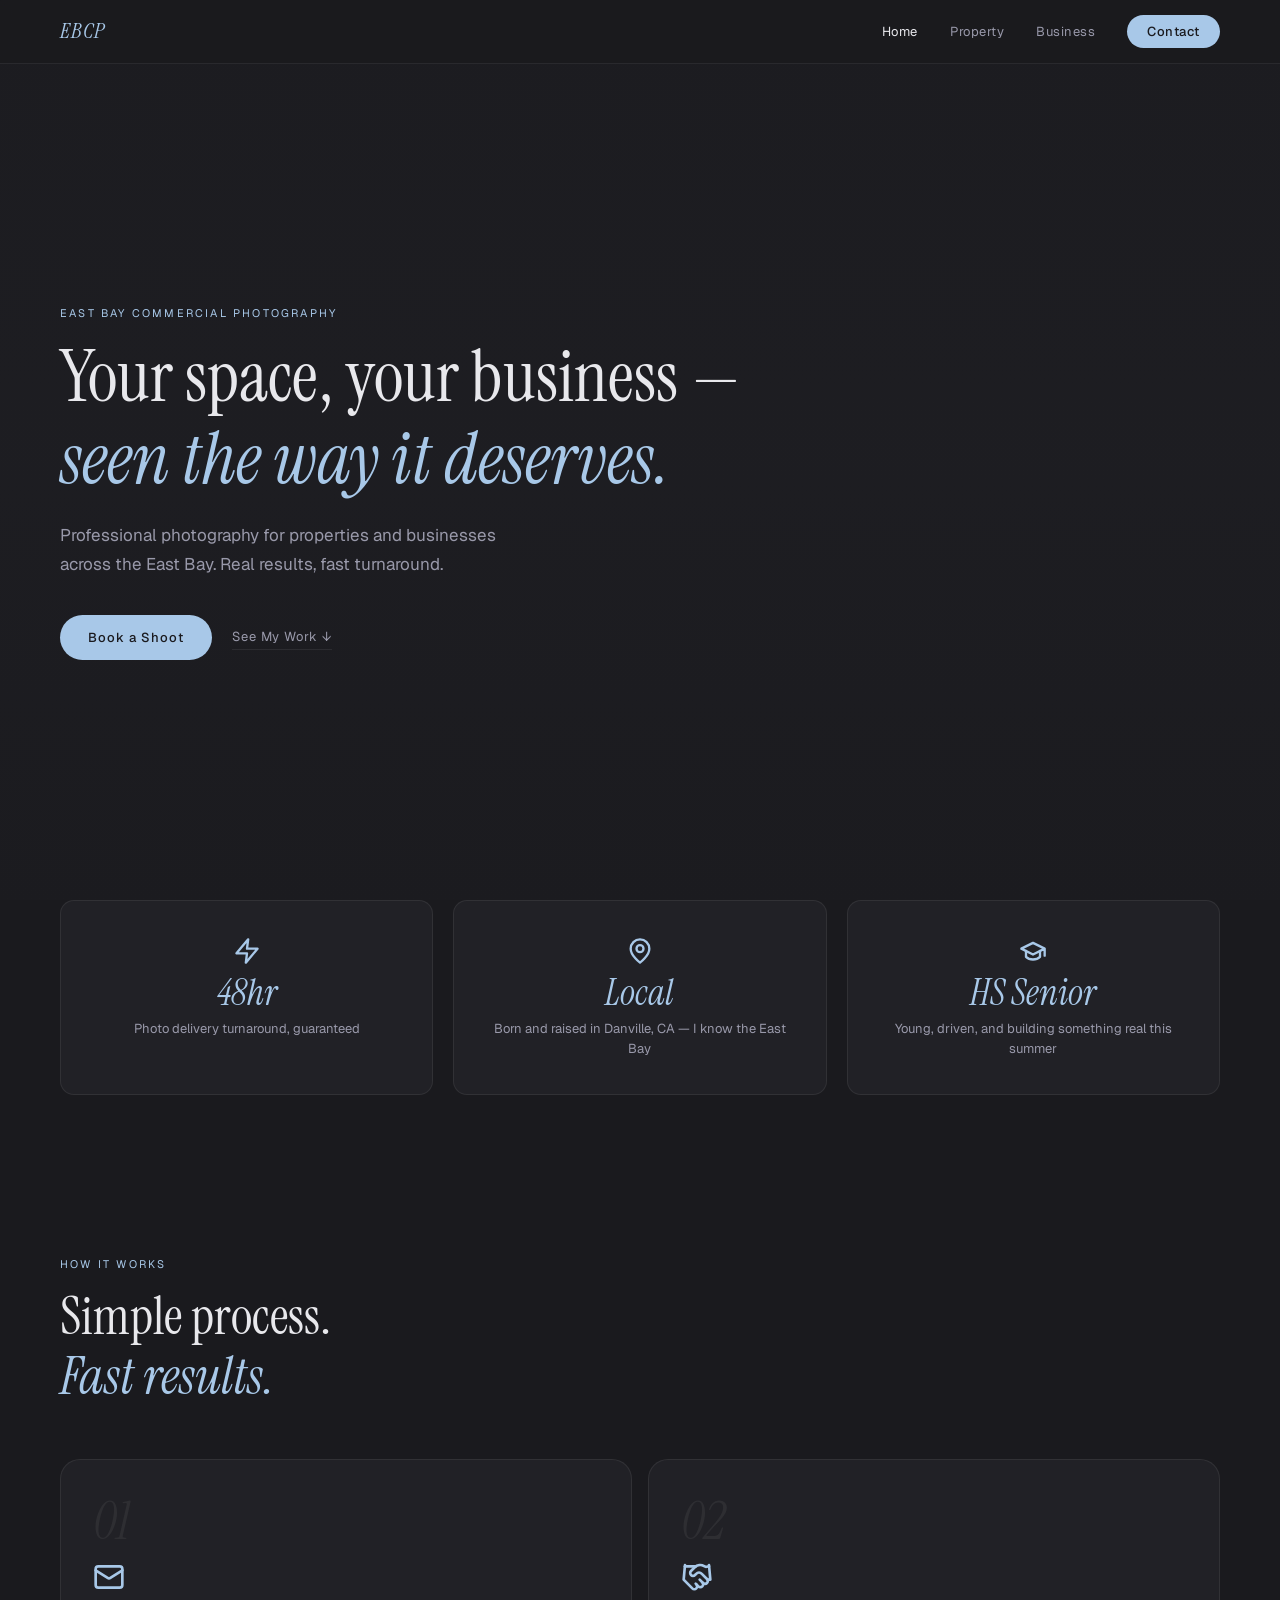
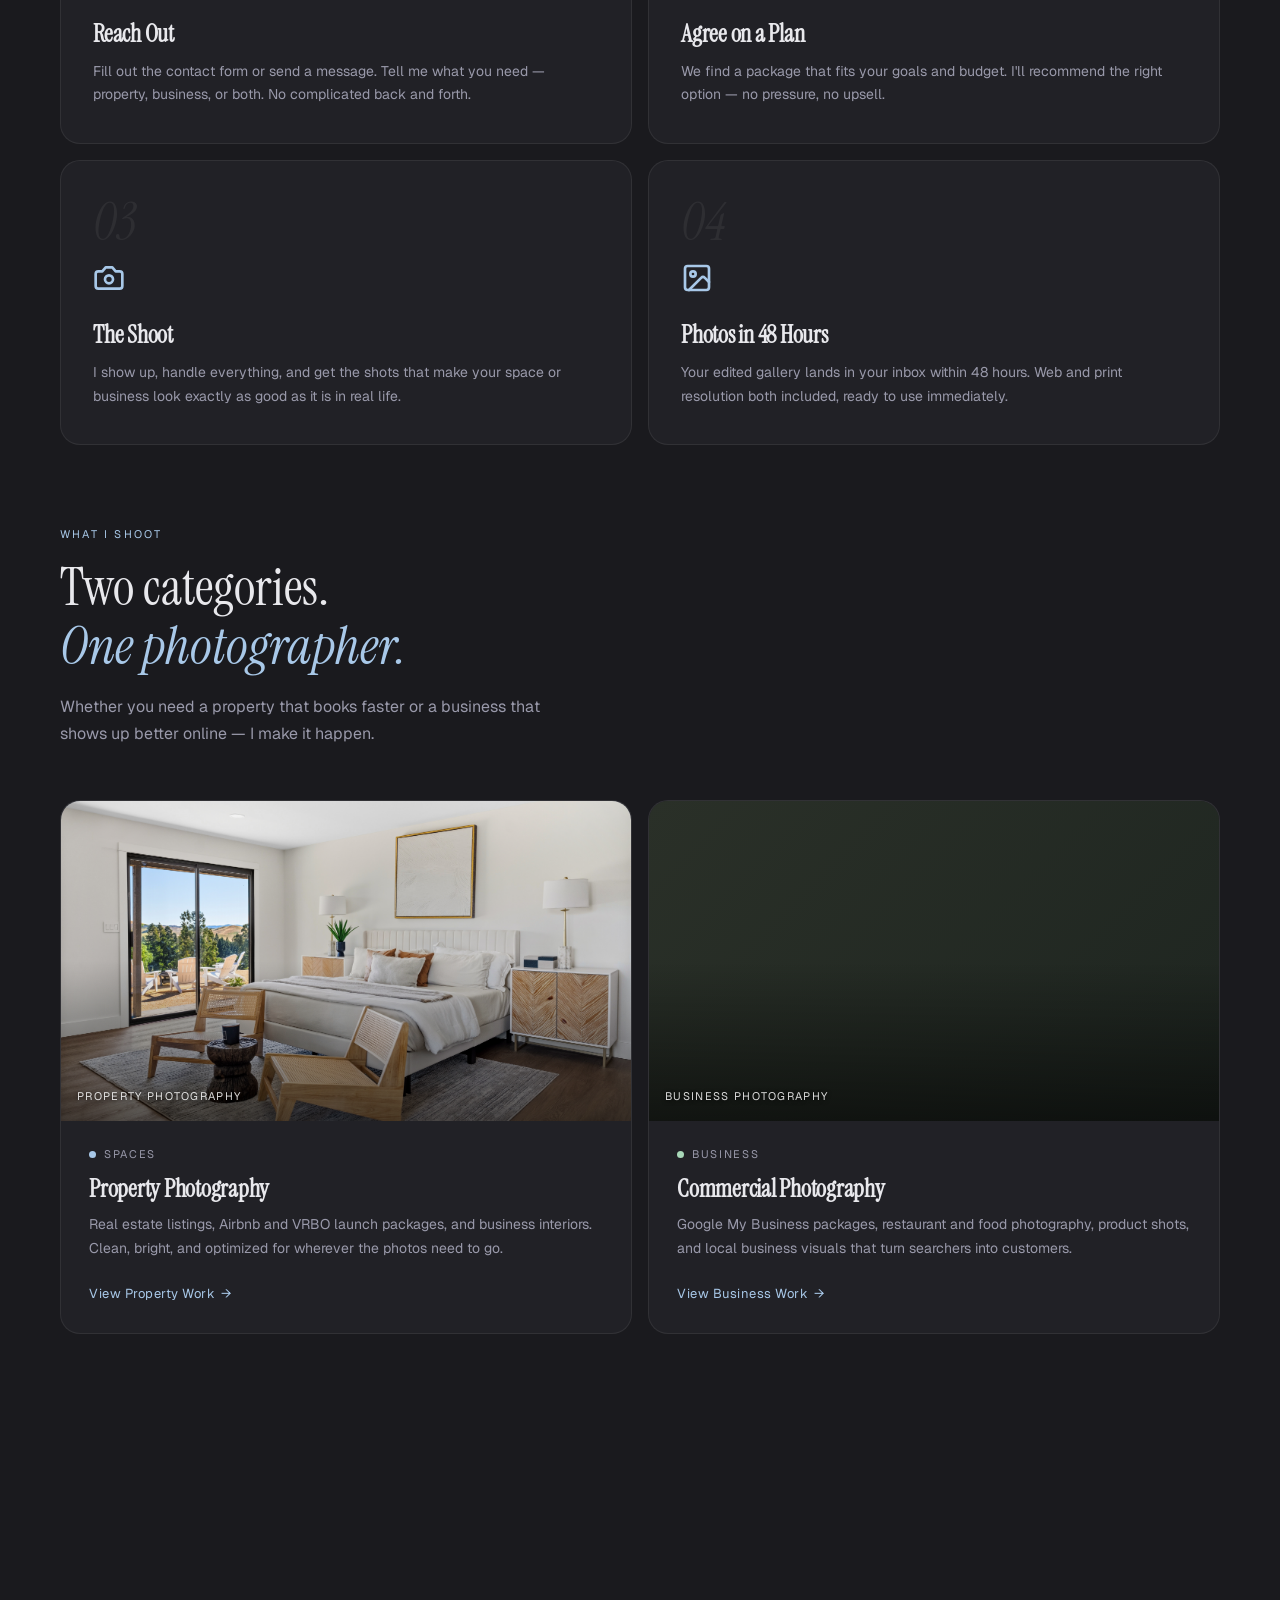
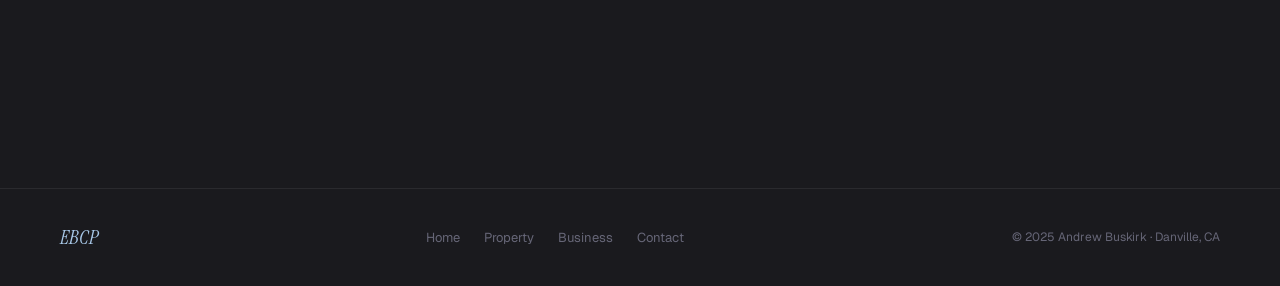
==== commit 00892853: "Add files via upload" ====
--- a/index.html
+++ b/index.html
@@ -8,6 +8,7 @@
   <link rel="preconnect" href="https://fonts.googleapis.com">
   <link href="https://fonts.googleapis.com/css2?family=Instrument+Serif:ital@0;1&family=Geist:wght@300;400;500;600&display=swap" rel="stylesheet">
   <link rel="stylesheet" href="style.css">
+  <link rel="icon" type="image/svg+xml" href="favicon.svg">
 </head>
 <body>
 
@@ -127,6 +128,7 @@
     <div class="work-grid">
       <div class="work-card reveal">
         <div class="work-card-img property-placeholder">
+          <img src="re-hero.jpg" alt="Property Photography" style="width:100%;height:100%;object-fit:cover;" onerror="this.style.display='none'">
           <div class="work-card-img-label">Property Photography</div>
         </div>
         <div class="work-card-body">
@@ -138,6 +140,7 @@
       </div>
       <div class="work-card reveal">
         <div class="work-card-img business-placeholder">
+          <img src="biz-hero.jpg" alt="Business Photography" style="width:100%;height:100%;object-fit:cover;" onerror="this.style.display='none'">
           <div class="work-card-img-label">Business Photography</div>
         </div>
         <div class="work-card-body">
--- a/style.css
+++ b/style.css
@@ -23,7 +23,7 @@
   --font-serif:   'Instrument Serif', Georgia, serif;
   --font-sans:    'Geist', system-ui, sans-serif;
   --nav-h:        64px;
-  --max-w:        1100px;
+  --max-w:        1500px;
   --pad:          clamp(20px, 5vw, 60px);
 }
 
@@ -124,10 +124,12 @@
 .work-grid { display: grid; grid-template-columns: 1fr 1fr; gap: 16px; }
 .work-card { background: var(--bg-2); border: 1px solid var(--border); border-radius: var(--radius-lg); overflow: hidden; transition: border-color 0.2s, transform 0.2s; }
 .work-card:hover { border-color: rgba(168,200,232,0.25); transform: translateY(-2px); }
-.work-card-img { width: 100%; aspect-ratio: 16/9; display: flex; align-items: flex-end; padding: 16px; }
+.work-card-img { width: 100%; aspect-ratio: 16/9; position: relative; overflow: hidden; }
+.work-card-img::after { content: ''; position: absolute; inset: 0; background: linear-gradient(to top, rgba(0,0,0,0.55) 0%, rgba(0,0,0,0) 50%); z-index: 1; }
+.work-card-img img { position: absolute; inset: 0; width: 100%; height: 100%; object-fit: cover; object-position: center 80%; z-index: 0; }
 .property-placeholder { background: linear-gradient(135deg, #2a3040 0%, #1e2535 100%); }
 .business-placeholder { background: linear-gradient(135deg, #2a3028 0%, #1e2520 100%); }
-.work-card-img-label { font-size: 11px; letter-spacing: 0.12em; text-transform: uppercase; color: rgba(255,255,255,0.3); }
+.work-card-img-label { position: absolute; bottom: 16px; left: 16px; z-index: 2; font-size: 11px; letter-spacing: 0.12em; text-transform: uppercase; color: rgba(255,255,255,0.85); text-shadow: 0 1px 4px rgba(0,0,0,0.8); }
 .work-card-body { padding: 24px 28px 28px; }
 .work-tag { display: flex; align-items: center; gap: 8px; font-size: 11px; letter-spacing: 0.15em; text-transform: uppercase; color: var(--text-mid); margin-bottom: 12px; }
 .tag-dot { width: 7px; height: 7px; border-radius: 50%; flex-shrink: 0; }
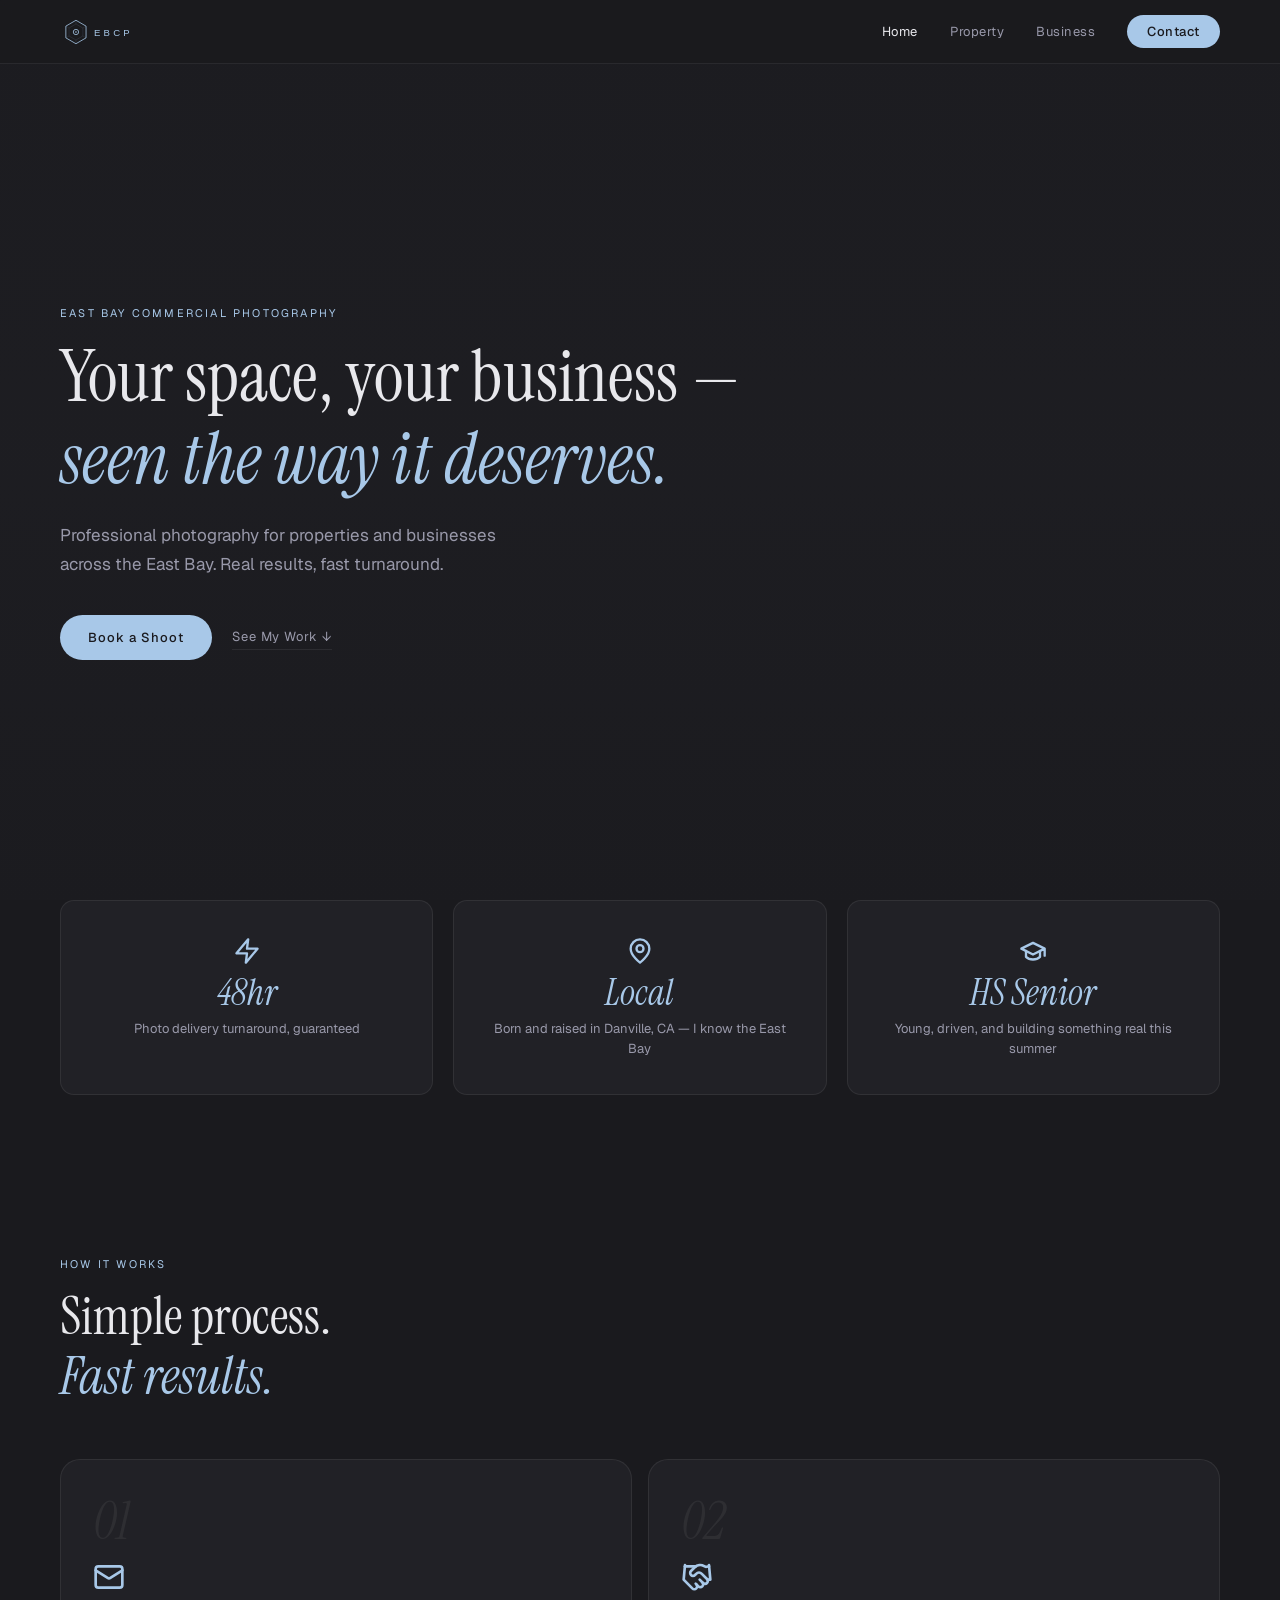
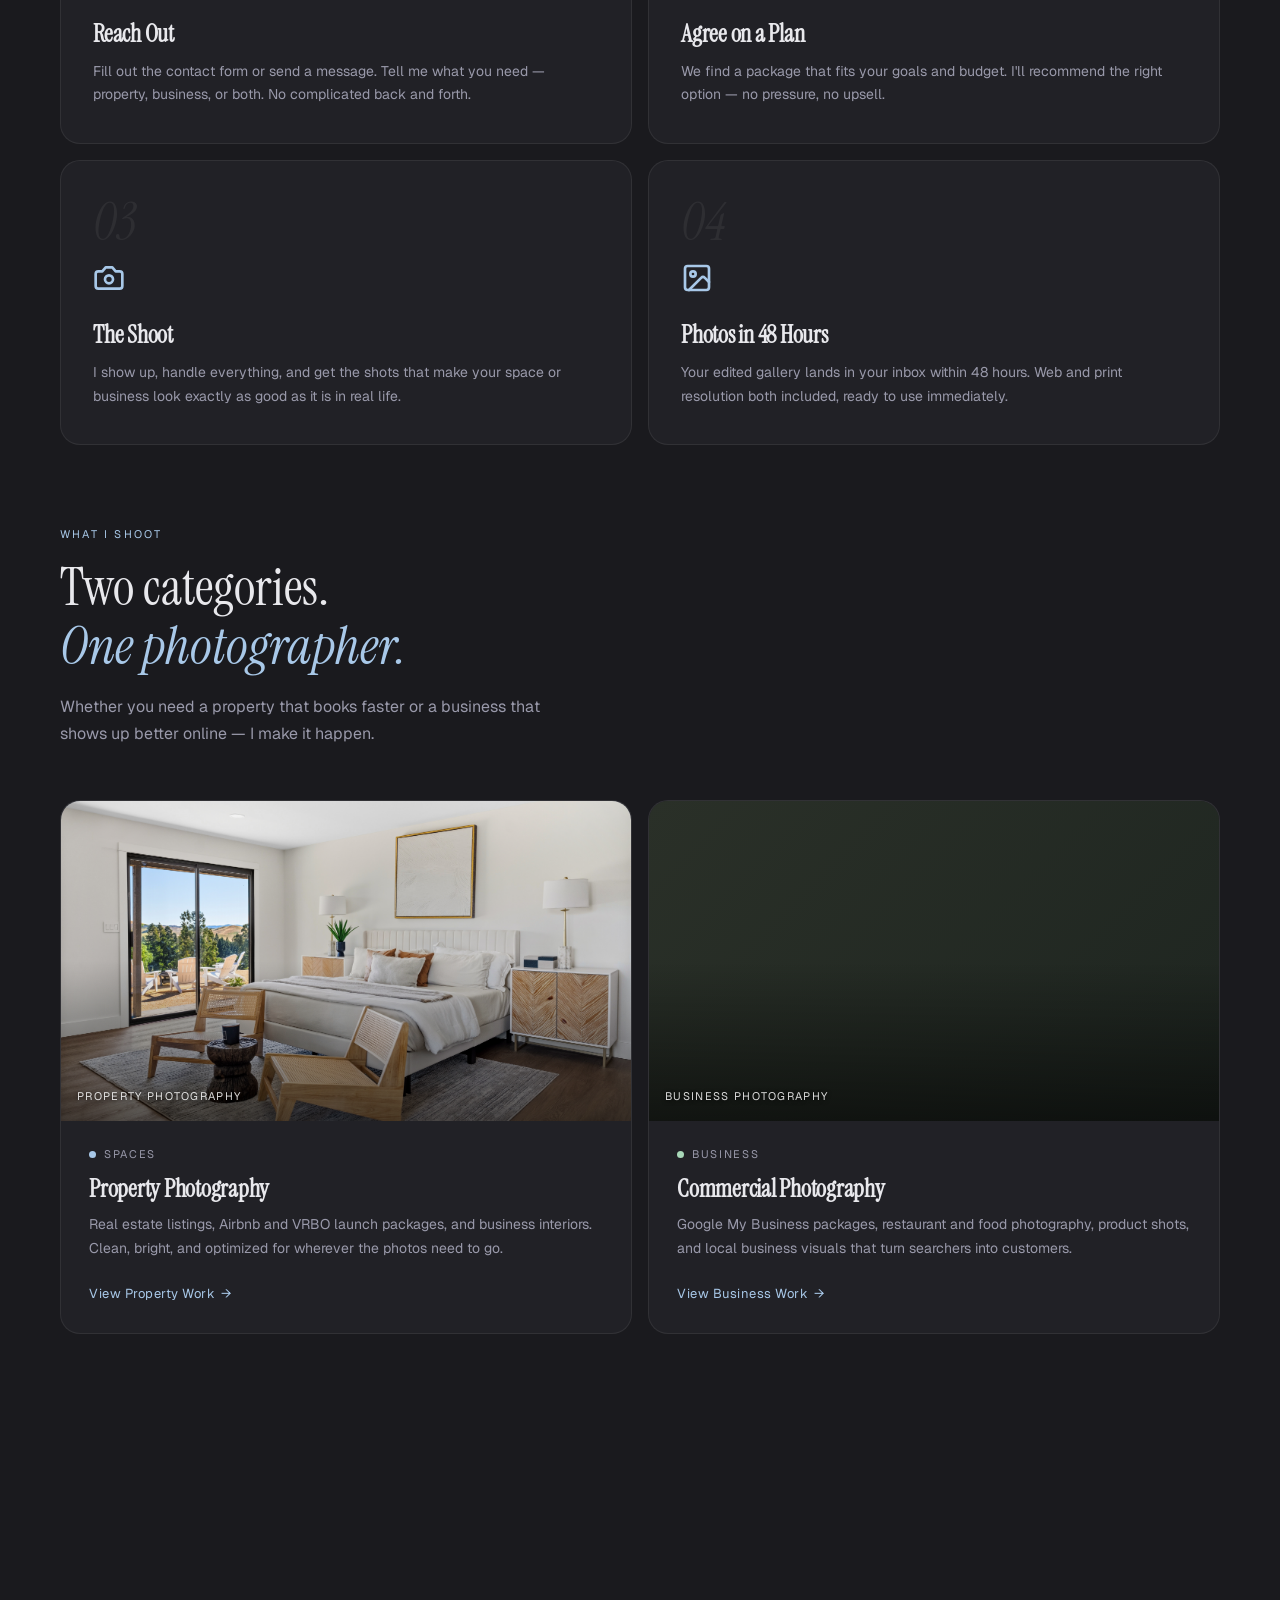
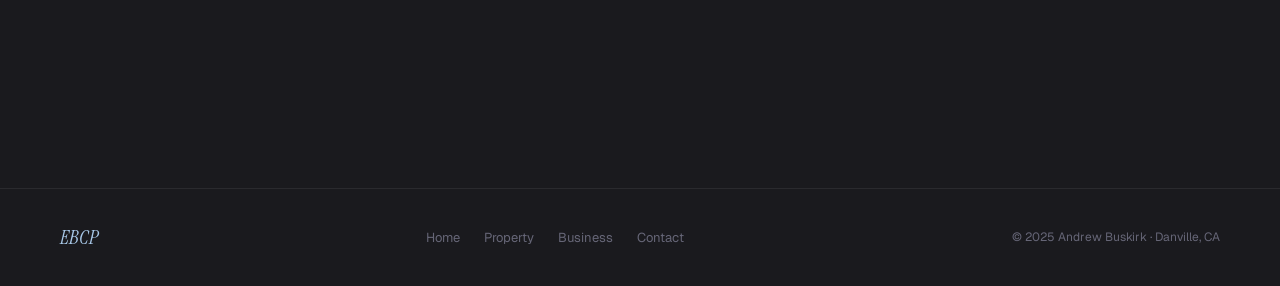
==== commit cb8f78b8: "Add files via upload" ====
--- a/index.html
+++ b/index.html
@@ -15,7 +15,7 @@
   <nav class="nav" id="nav">
     <div class="nav-inner">
       <a href="/" class="nav-logo">
-        <img src="logo.png" alt="EBCP" class="nav-logo-img" onerror="this.style.display='none'; this.nextElementSibling.style.display='block'">
+        <img src="logo.svg" alt="EBCP" class="nav-logo-img" onerror="this.style.display='none'; this.nextElementSibling.style.display='block'">
         <span class="nav-logo-text" style="display:none;">EBCP</span>
       </a>
       <button class="nav-hamburger" id="hamburger" aria-label="Menu">
